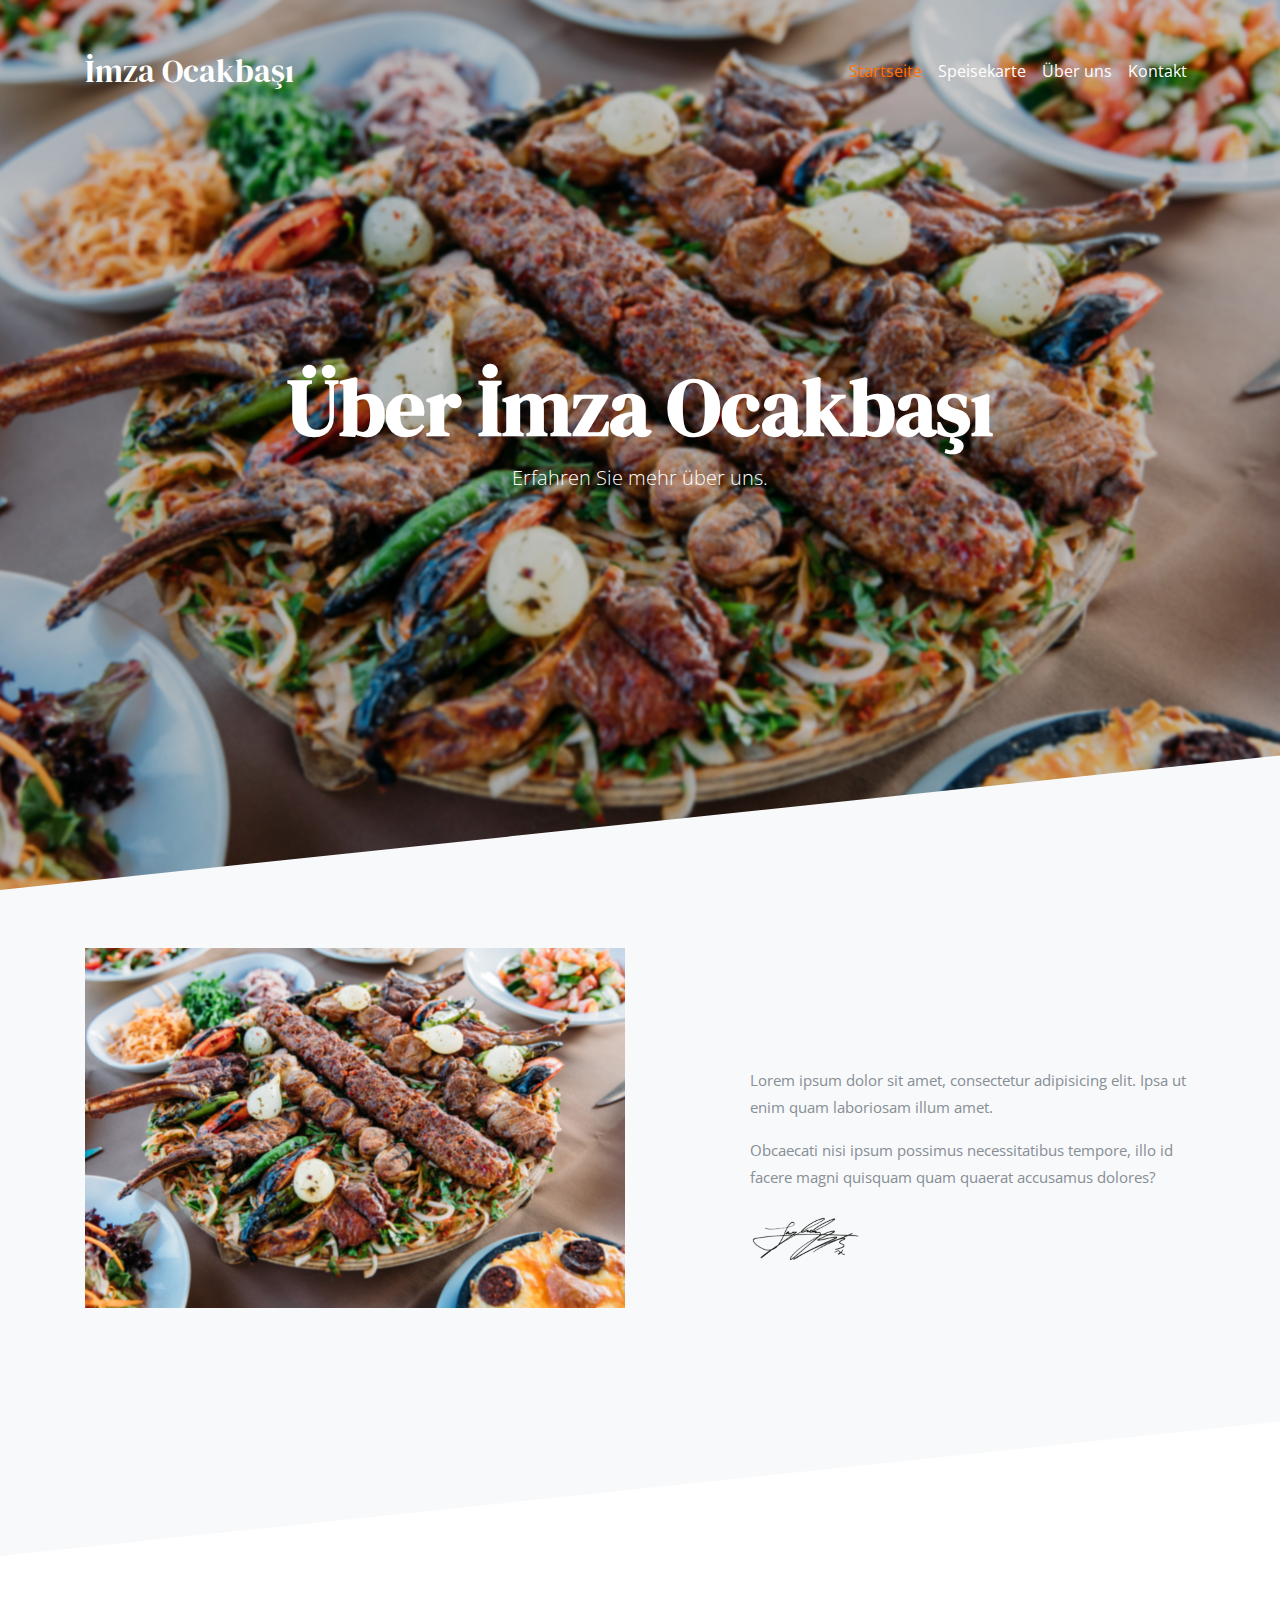
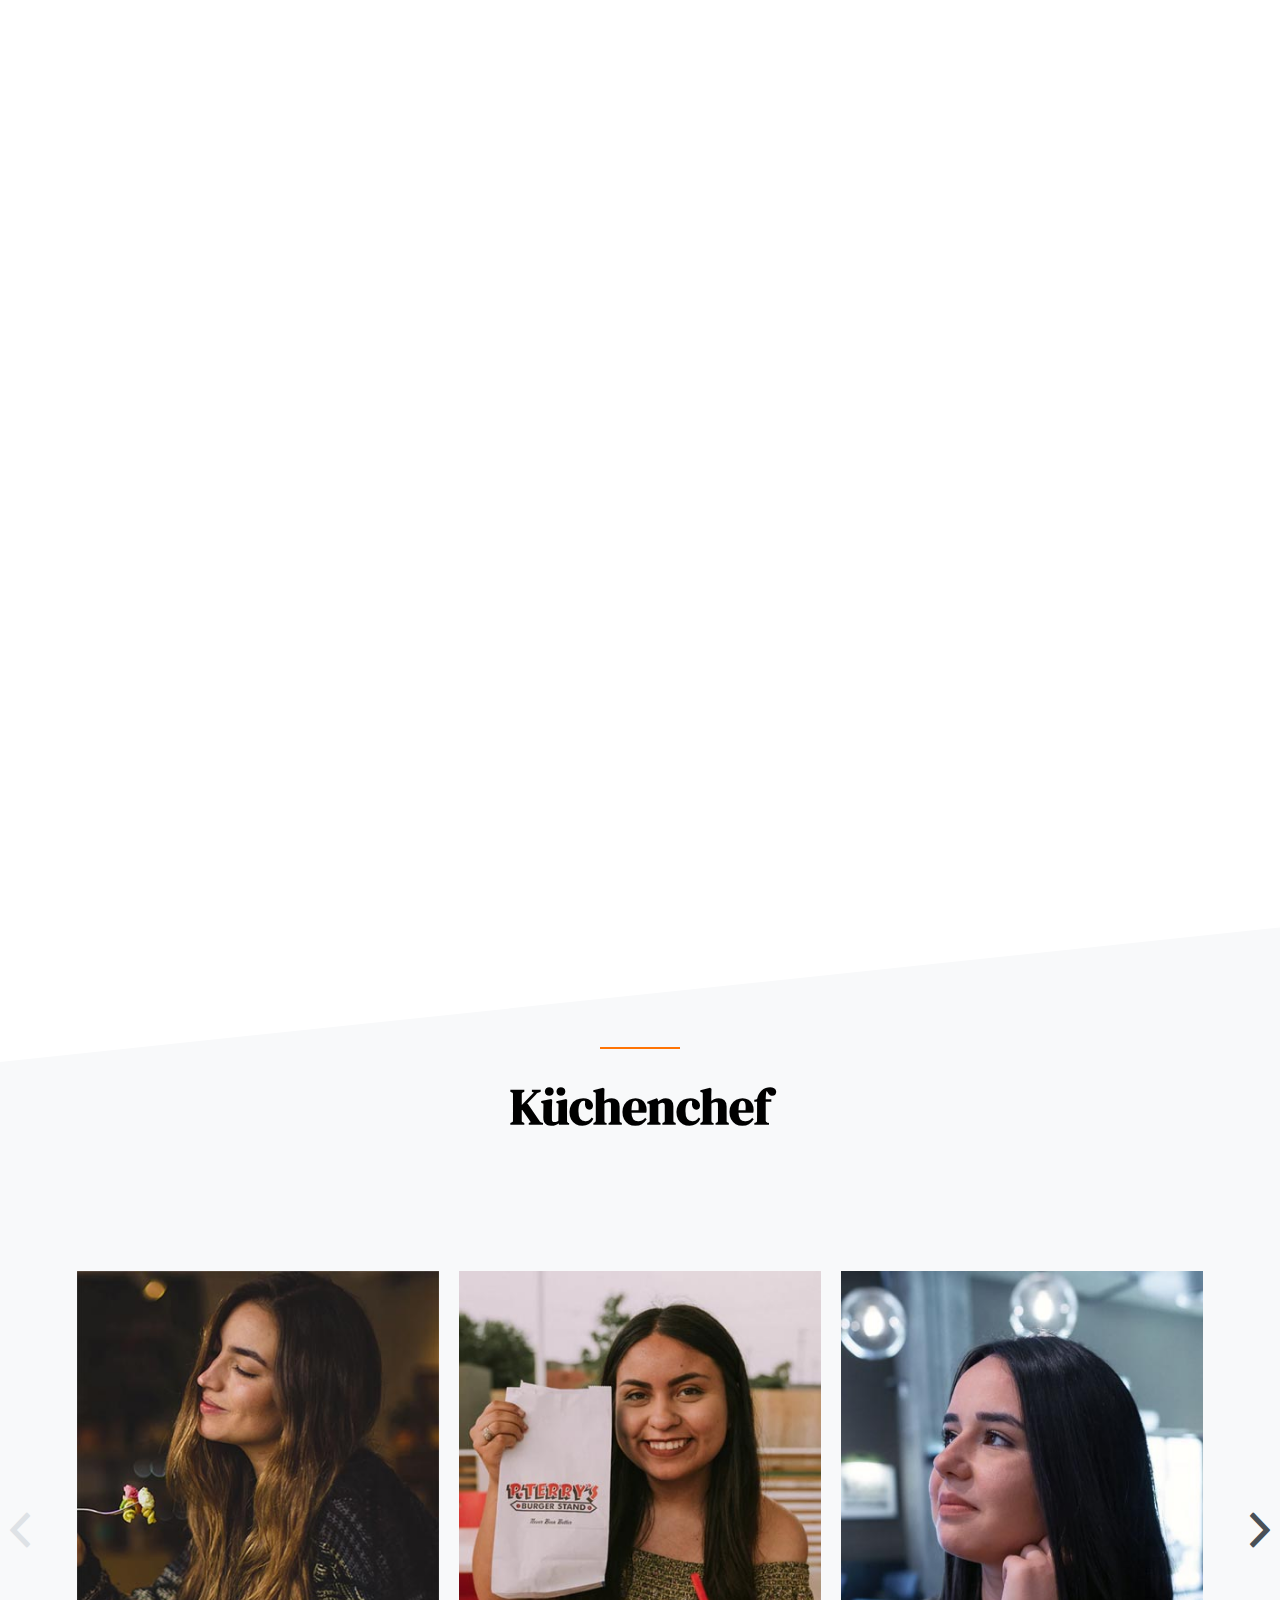
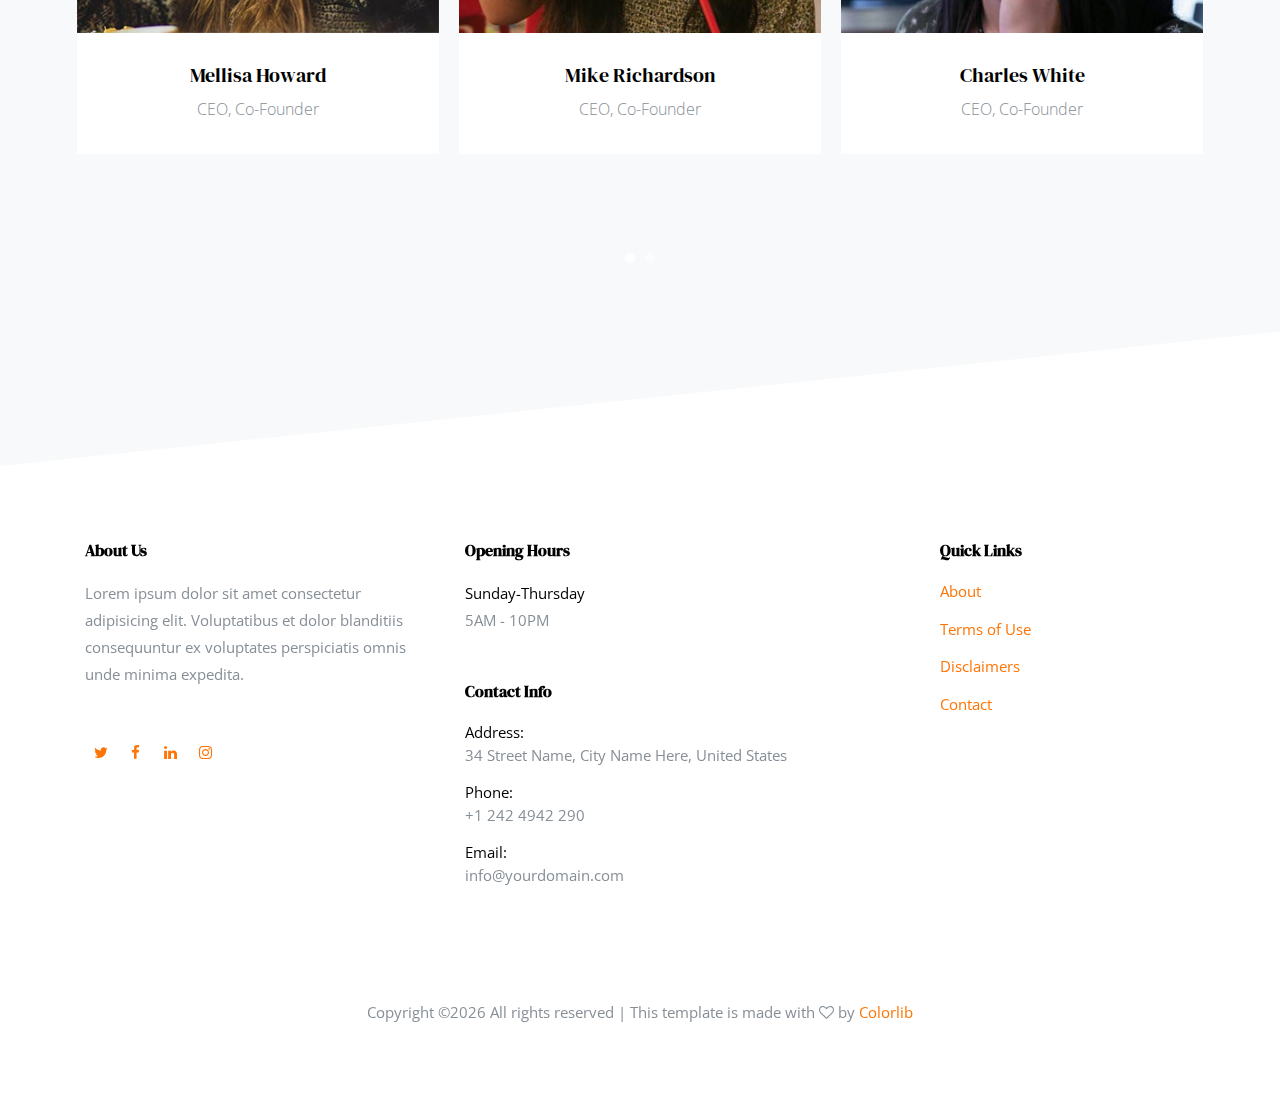
==== about.html @ f7a530a6 "first commit" ====
<!DOCTYPE html>
<html lang="en">
  <head>
    <title>İmza Ocakbaşı &mdash; Die Kunst des Genießens</title>
    <meta charset="utf-8">
    <meta name="viewport" content="width=device-width, initial-scale=1, shrink-to-fit=no">

    <link href="https://fonts.googleapis.com/css?family=Open+Sans:300,400,700,800|DM+Serif+Display:400,400i&display=swap" rel="stylesheet">

    <link rel="shortcut icon" href="ftco-32x32.png">

    <link href="https://fonts.googleapis.com/css?family=Open+Sans:300,400,700,800" rel="stylesheet">

    <link rel="stylesheet" href="css/bootstrap.css">
    <link rel="stylesheet" href="css/animate.css">
    <link rel="stylesheet" href="css/owl.carousel.min.css">
    <link rel="stylesheet" href="css/aos.css">

    <link rel="stylesheet" href="css/magnific-popup.css">


    <link rel="stylesheet" href="fonts/ionicons/css/ionicons.min.css">
    <link rel="stylesheet" href="fonts/fontawesome/css/font-awesome.min.css">
    <link rel="stylesheet" href="fonts/flaticon/font/flaticon.css">

    <!-- Theme Style -->
    <link rel="stylesheet" href="css/style.css">
  </head>
  <body>
    
    <header role="banner">
      <nav class="navbar navbar-expand-md navbar-dark bg-dark">
        <div class="container">
          <a class="navbar-brand" href="index.html">İmza Ocakbaşı</a>
          <button class="navbar-toggler" type="button" data-toggle="collapse" data-target="#navbarsExample05" aria-controls="navbarsExample05" aria-expanded="false" aria-label="Toggle navigation">
            <span class="navbar-toggler-icon"></span>
          </button>

          <div class="collapse navbar-collapse" id="navbarsExample05">
            <ul class="navbar-nav ml-auto pl-lg-5 pl-0">
              <li class="nav-item">
                <a class="nav-link active" href="index.html">Startseite</a>
              </li>
              <li class="nav-item">
                <a class="nav-link" href="recipes.html">Speisekarte</a>
              </li>
              <li class="nav-item">
                <a class="nav-link" href="about.html">Über uns</a>
              </li>
              <li class="nav-item">
                <a class="nav-link" href="contact.html">Kontakt</a>
              </li>
            </ul>

            
            
          </div>
        </div>
      </nav>
    </header>
    <!-- END header -->
    
    <div class="slider-wrap">
      <div class="slider-item" style="background-image: url('img/hero_1.jpg');">
        
        <div class="container">
          <div class="row slider-text align-items-center justify-content-center">
            <div class="col-md-8 text-center col-sm-12 ">
              <h1 data-aos="fade-up">Über İmza Ocakbaşı</h1>
              <p class="mb-5" data-aos="fade-up" data-aos-delay="100">Erfahren Sie mehr über uns.</p>
            </div>
          </div>
        </div>

      </div>
    <!-- END slider -->
    </div> 
    

    <section class="section bg-light py-5  bottom-slant-gray">
      <div class="container">
        <div class="row align-items-center">

          <div class="col-lg-6">
            <img src="img/hero_1.jpg" alt="Image" class="img-fluid">
          </div>
          <div class="col-lg-5 ml-auto">
            <div class="text-left heading-wrap">
              <h2 data-aos="fade-up">The Restaurant</h2>
            </div>
            <!-- <h3 class="mb-4">Welcome To Our Restaurant</h3> -->
            <p>Lorem ipsum dolor sit amet, consectetur adipisicing elit. Ipsa ut enim quam laboriosam illum amet.</p>
            <p>Obcaecati nisi ipsum possimus necessitatibus tempore, illo id facere magni quisquam quam quaerat accusamus dolores?</p>
            <p><img src="img/signature.png" alt="Image" class="img-fluid w-25"></p>
          </div>
          
        </div>
      </div>
    </section>
    

    <section class="section">
      <div class="container">
        <div class="row mb-5 justify-content-center" data-aos="fade">
            <div class="col-md-7 text-center heading-wrap">
              <h2 data-aos="fade-up">Best &amp; Good</h2>
              <p data-aos="fade-up" data-aos-delay="100">Far far away, behind the word mountains, far from the countries Vokalia and Consonantia, there live the blind texts. Separated they live in Bookmarksgrove right at the coast of the Semantics, a large language ocean.</p>
            </div>
          </div>
        <div class="row align-items-center">
          <div class="col-lg-4">
            <img src="img/dishes_1.jpg" alt="Image" class="img-fluid about_img_1" data-aos="fade" data-aos-delay="200">
          </div>
          <div class="col-lg-4">
            <img src="img/about_1.jpg" alt="Image" class="img-fluid about_img_1" data-aos="fade" data-aos-delay="200">
          </div>
          <div class="col-lg-4">
            <img src="img/dishes_3.jpg" alt="Image" class="img-fluid about_img_1" data-aos="fade" data-aos-delay="500">
          </div>
        </div>
      </div>
    </section>

    <section class="section bg-light top-slant-white">

      <div class="clearfix mb-5 pb-5">
        <div class="container-fluid">
          <div class="row">
            <div class="col-md-12 text-center heading-wrap">
              <h2>Küchenchef</h2>
            </div>
          </div>
        </div>
      </div>
        <div class="container">
          <div class="row">
            <div class="major-caousel js-carousel-1 owl-carousel">
              <div>
                <div class="media d-block media-custom text-center">
                  <a href="adoption-single.html"><img src="img/person_1.jpg" alt="Image Placeholder" class="img-fluid"></a>
                  <div class="media-body">
                    <h3 class="mt-0 text-black">Mellisa Howard</h3>
                    <p class="lead">CEO, Co-Founder</p>
                  </div>
                </div>
              </div>
              <div>
                <div class="media d-block media-custom text-center">
                  <a href="adoption-single.html"><img src="img/person_2.jpg" alt="Image Placeholder" class="img-fluid"></a>
                  <div class="media-body">
                    <h3 class="mt-0 text-black">Mike Richardson</h3>
                    <p class="lead">CEO, Co-Founder</p>
                  </div>
                </div>
              </div>
              <div>
                <div class="media d-block media-custom text-center">
                  <a href="adoption-single.html"><img src="img/person_3.jpg" alt="Image Placeholder" class="img-fluid"></a>
                  <div class="media-body">
                    <h3 class="mt-0 text-black">Charles White</h3>
                    <p class="lead">CEO, Co-Founder</p>
                  </div>
                </div>
              </div>

               <div>
              <div class="media d-block media-custom text-center">
                <a href="adoption-single.html"><img src="img/person_1.jpg" alt="Image Placeholder" class="img-fluid"></a>
                <div class="media-body">
                  <h3 class="mt-0 text-black">Mellisa Howard</h3>
                  <p class="lead">CEO, Co-Founder</p>
                </div>
              </div>
            </div>
            <div>
              <div class="media d-block media-custom text-center">
                <a href="adoption-single.html"><img src="img/person_2.jpg" alt="Image Placeholder" class="img-fluid"></a>
                <div class="media-body">
                  <h3 class="mt-0 text-black">Mike Richardson</h3>
                  <p class="lead">CEO, Co-Founder</p>
                </div>
              </div>
            </div>
            <div>
              <div class="media d-block media-custom text-center">
                <a href="adoption-single.html"><img src="img/person_3.jpg" alt="Image Placeholder" class="img-fluid"></a>
                <div class="media-body">
                  <h3 class="mt-0 text-black">Charles White</h3>
                  <p class="lead">CEO, Co-Founder</p>
                </div>
              </div>
            </div>
            
              
          </div>
          <!-- END slider -->
          </div>
        </div>
      
    </section> <!-- .section -->

    <footer class="site-footer" role="contentinfo">
      
      <div class="container">
        <div class="row mb-5">
          <div class="col-md-4 mb-5">
            <h3>About Us</h3>
            <p class="mb-5">Lorem ipsum dolor sit amet consectetur adipisicing elit. Voluptatibus et dolor blanditiis consequuntur ex voluptates perspiciatis omnis unde minima expedita.</p>
            <ul class="list-unstyled footer-link d-flex footer-social">
              <li><a href="#" class="p-2"><span class="fa fa-twitter"></span></a></li>
              <li><a href="#" class="p-2"><span class="fa fa-facebook"></span></a></li>
              <li><a href="#" class="p-2"><span class="fa fa-linkedin"></span></a></li>
              <li><a href="#" class="p-2"><span class="fa fa-instagram"></span></a></li>
            </ul>

          </div>
          <div class="col-md-5 mb-5">
            <div class="mb-5">
              <h3>Opening Hours</h3>
              <p><strong class="d-block font-weight-normal text-black">Sunday-Thursday</strong> 5AM - 10PM</p>
            </div>
            <div>
              <h3>Contact Info</h3>
              <ul class="list-unstyled footer-link">
                <li class="d-block">
                  <span class="d-block text-black">Address:</span>
                  <span>34 Street Name, City Name Here, United States</span></li>
                <li class="d-block"><span class="d-block text-black">Phone:</span><span>+1 242 4942 290</span></li>
                <li class="d-block"><span class="d-block text-black">Email:</span><span>info@yourdomain.com</span></li>
              </ul>
            </div>
          </div>
          <div class="col-md-3 mb-5">
            <h3>Quick Links</h3>
            <ul class="list-unstyled footer-link">
              <li><a href="#">About</a></li>
              <li><a href="#">Terms of Use</a></li>
              <li><a href="#">Disclaimers</a></li>
              <li><a href="#">Contact</a></li>
            </ul>
          </div>
          <div class="col-md-3">
          
          </div>
        </div>
        <div class="row">
          <div class="col-12 text-md-center text-left">
            <p>
            <!-- Link back to Colorlib can't be removed. Template is licensed under CC BY 3.0. -->
Copyright &copy;<script>document.write(new Date().getFullYear());</script> All rights reserved | This template is made with <i class="fa fa-heart-o" aria-hidden="true"></i> by <a href="https://colorlib.com" target="_blank">Colorlib</a>
<!-- Link back to Colorlib can't be removed. Template is licensed under CC BY 3.0. -->

            </p>
          </div>
        </div>
      </div>
    </footer>
    <!-- END footer -->

    <!-- loader -->
    <div id="loader" class="show fullscreen"><svg class="circular" width="48px" height="48px"><circle class="path-bg" cx="24" cy="24" r="22" fill="none" stroke-width="4" stroke="#eeeeee"/><circle class="path" cx="24" cy="24" r="22" fill="none" stroke-width="4" stroke-miterlimit="10" stroke="#cf1d16"/></svg></div>

    <script src="js/jquery-3.2.1.min.js"></script>
    <script src="js/popper.min.js"></script>
    <script src="js/bootstrap.min.js"></script>
    <script src="js/owl.carousel.min.js"></script>
    <script src="js/jquery.waypoints.min.js"></script>
    <script src="js/aos.js"></script>

    <script src="js/jquery.magnific-popup.min.js"></script>
    <script src="js/magnific-popup-options.js"></script>
    

    <script src="js/main.js"></script>
    
  </body>
</html>
---- fonts/flaticon/font/flaticon.css ----
/*
  	Flaticon icon font: Flaticon
  	Creation date: 02/05/2019 01:22
  	*/

@font-face {
  font-family: "Flaticon";
  src: url("./Flaticon.eot");
  src: url("./Flaticon.eot?#iefix") format("embedded-opentype"),
       url("./Flaticon.woff2") format("woff2"),
       url("./Flaticon.woff") format("woff"),
       url("./Flaticon.ttf") format("truetype"),
       url("./Flaticon.svg#Flaticon") format("svg");
  font-weight: normal;
  font-style: normal;
}

@media screen and (-webkit-min-device-pixel-ratio:0) {
  @font-face {
    font-family: "Flaticon";
    src: url("./Flaticon.svg#Flaticon") format("svg");
  }
}

[class^="flaticon-"]:before, [class*=" flaticon-"]:before,
[class^="flaticon-"]:after, [class*=" flaticon-"]:after {   
  font-family: Flaticon;
        font-style: normal;
/* Better Font Rendering =========== */
  -webkit-font-smoothing: antialiased;
  -moz-osx-font-smoothing: grayscale;
}

.flaticon-dinner:before { content: "\f100"; }
.flaticon-hot-coffee-rounded-cup-on-a-plate-from-side-view:before { content: "\f101"; }
.flaticon-alcohol:before { content: "\f102"; }
.flaticon-fish:before { content: "\f103"; }
.flaticon-meat:before { content: "\f104"; }
.flaticon-cook:before { content: "\f105"; }
---- css/style.css ----
html{overflow-x:hidden}body{background:#fff;font-family:"Open Sans", Arial, sans-serif;font-weight:400;font-size:15px;line-height:1.8;color:#868e96}a{-webkit-transition:.3s all ease;-o-transition:.3s all ease;transition:.3s all ease;text-decoration:none}a:hover{text-decoration:none}h1,h2,h3,h4,h5{color:#000;font-family:"DM Serif Display", serif}.btn,.form-control{outline:none;-webkit-box-shadow:none!important;box-shadow:none!important;border-radius:0px!important}.btn:active,.btn:focus,.form-control:active,.form-control:focus{outline:none}.form-control{-webkit-box-shadow:none!important;box-shadow:none!important;height:46px;border-width:1px}.form-control:active,.form-control:focus{border-color:#ff7404}textarea.form-control{height:inherit}.btn{font-size:13px;text-transform:uppercase;letter-spacing:.2em}.btn.btn-primary{color:#fff;border-width:2px}.btn.btn-primary:active,.btn.btn-primary:focus,.btn.btn-primary:hover{border-color:#ff9037;background:#ff9037}.btn.btn-sm{font-size:12px}.btn.btn-outline-primary{border-width:2px;color:#ff7404}.btn.btn-outline-primary:active,.btn.btn-outline-primary:focus,.btn.btn-outline-primary:hover{color:#fff}.btn.btn-outline-white{border-width:2px;border-color:#fff;color:#fff}.btn.btn-outline-white:focus,.btn.btn-outline-white:hover{background:#fff;color:#000!important;border-width:2px}.btn:hover{text-decoration:none}header{position:absolute;top:0;left:0;width:100%;z-index:5;padding:0px 0}@media (min-width:768px){header{padding:30px 0}}header .navbar-brand{font-family:"DM Serif Display", serif;font-size:2rem}header .navbar-brand.absolute{position:absolute}@media (max-width:991px){header .navbar-brand.absolute{position:relative}}header .navbar-brand span{color:#ff7404}@media (min-width:768px){header .navbar-brand span{color:#ced4da}}header .navbar{background:black!important;padding-top:.5rem;padding-bottom:.5rem}@media (min-width:768px){header .navbar{padding-top:0;padding-bottom:0;background:none!important;position:relative}}header .navbar .nav-link{padding:1.7rem 1rem;outline:none!important;font-size:1rem;color:white!important}@media (max-width:1199px){header .navbar .nav-link{padding:.5rem 0rem}}header .navbar .nav-link.active{color:#ff7404!important}header .navbar .dropdown-menu{font-size:14px;border-radius:4px;border:none;-webkit-box-shadow:0 2px 30px 0px rgba(0, 0, 0, 0.2);box-shadow:0 2px 30px 0px rgba(0, 0, 0, 0.2);min-width:13em;margin-top:-10px}header .navbar .dropdown-menu:before{bottom:100%;left:10%;border:solid transparent;content:" ";height:0;width:0;position:absolute;pointer-events:none;border-bottom-color:#fff;border-width:7px}@media (max-width:991px){header .navbar .dropdown-menu:before{display:none}}header .navbar .dropdown-menu .dropdown-item:hover{background:#ff7404;color:#fff}header .navbar .dropdown-menu .dropdown-item.active{background:#ff7404;color:#fff}header .navbar .dropdown-menu a{padding-top:7px;padding-bottom:7px}header .navbar .cta-btn a{background:#ff7404;color:#fff!important;text-transform:uppercase;font-size:.8rem;padding:15px 20px!important;line-height:1;font-weight:bold;-webkit-transition:.3s all ease;-o-transition:.3s all ease;transition:.3s all ease}header .navbar .cta-btn a:hover{background:#fff;color:#ff7404!important;-webkit-box-shadow:2px 0 30px -5px rgba(0, 0, 0, 0.2);box-shadow:2px 0 30px -5px rgba(0, 0, 0, 0.2)}.half .image,.half .text{width:50%}@media (max-width:991px){.half .image,.half .text{width:100%}}.half .text{padding:7%}.half .image{background-size:cover;background-position:center center}@media (max-width:991px){.half .image{height:350px}}.section-heading h2{font-size:50px}.section-heading .small-sub-heading{font-size:14px;color:#ff7404}.blog .media h3{font-size:20px;margin-bottom:10px}.blog .media .post-meta{font-size:14px;letter-spacing:.2em;text-transform:uppercase}.blog .media>a{width:40%}@media (max-width:767px){.blog .media>a{width:100%;margin-bottom:30px}}.item-dishes{position:relative;display:block;overflow:hidden}.item-dishes img{-webkit-transform:scale(1);-ms-transform:scale(1);transform:scale(1);-webkit-transition:.3s all ease-out;-o-transition:.3s all ease-out;transition:.3s all ease-out;z-index:1}.item-dishes:before{position:absolute;content:"";left:0;right:0;bottom:0;top:0;z-index:2;background:#000;opacity:.3}.item-dishes .text{z-index:3;position:absolute;top:50%;-webkit-transform:translateY(-50%);-ms-transform:translateY(-50%);transform:translateY(-50%);width:100%;text-align:center}.item-dishes .text .dishes-heading{font-size:30px;font-weight:700;max-width:500px;margin:0 auto;text-transform:uppercase;color:#fff}@media (max-width:991px){.item-dishes .text .dishes-heading{font-size:1.3rem}}.item-dishes .text .dishes-price{font-weight:700;font-size:50px;color:#fff;border:none!important;line-height:100px;border-radius:50%;-webkit-transition:.3s all ease;-o-transition:.3s all ease;transition:.3s all ease}.item-dishes:hover img{-webkit-transform:scale(1.1);-ms-transform:scale(1.1);transform:scale(1.1)}.item-dishes:hover .dishes-price{background:transparent;border:2px solid #fff}.heading-wrap{position:relative}.heading-wrap h2{font-size:50px;position:relative;padding-top:30px;z-index:2;font-weight:800}.heading-wrap h2:before{width:80px;height:2px;background:#ff7404;content:"";position:absolute;top:0;left:50%;-webkit-transform:translateX(-50%);-ms-transform:translateX(-50%);transform:translateX(-50%)}.heading-wrap.text-left h2:before{left:0;-webkit-transform:translateX(0%);-ms-transform:translateX(0%);transform:translateX(0%)}.heading-wrap .back-text,.heading-wrap .back-text-dark{z-index:0;line-height:1;top:.5em;left:50%;margin-top:-50px;-webkit-transform:translateX(-50%);-ms-transform:translateX(-50%);transform:translateX(-50%);font-weight:800;font-size:200px;position:absolute;width:100%;color:#f7f7f7;text-transform:uppercase}.heading-wrap .back-text-dark{color:#f2f2f2!important}.lead{font-size:16px}.testimonial p{font-size:20px;color:#000}.testimonial .author img{width:80px;height:80px;border-radius:50%}.testimonial .author .author-info{margin-top:20px}.testimonial .author h4{font-size:18px;margin-bottom:0}.testimonial .author p{color:#cccccc;font-size:14px}.blog,.sched{display:block;background-color:#fff}.blog .bg-image,.blog .text,.sched .bg-image,.sched .text{width:100%}@media (min-width:992px){.blog .bg-image,.blog .text,.sched .bg-image,.sched .text{width:50%}}.blog h3,.sched h3{font-size:20px}.blog .text,.sched .text{padding:30px}.blog .sched-time,.sched .sched-time{font-size:13px;color:#999999}.blog .bg-image,.sched .bg-image{background-size:cover;background-position:center center}@media (max-width:991px){.blog .bg-image,.sched .bg-image{height:200px}}@media (min-width:768px){.blog{margin-bottom:30px}}.blog .bg-image,.blog .text{width:100%}@media (min-width:992px){.blog .bg-image,.blog .text{width:100%}}.blog .bg-image{height:300px}.custom-icon{font-size:70px;color:#ff7404}.owl-carousel .owl-item{-webkit-transition:.3s all ease-in-out;-o-transition:.3s all ease-in-out;transition:.3s all ease-in-out;opacity:.2}.owl-carousel .owl-item.active{opacity:1}.owl-carousel .owl-nav{position:absolute;top:50%;width:100%}.owl-carousel .owl-nav .owl-next,.owl-carousel .owl-nav .owl-prev{position:absolute;-webkit-transform:translateY(-50%);-ms-transform:translateY(-50%);transform:translateY(-50%);margin-top:-10px;opacity:1;-webkit-transition:.3s all ease;-o-transition:.3s all ease;transition:.3s all ease}.owl-carousel .owl-nav .owl-next:active,.owl-carousel .owl-nav .owl-next:focus,.owl-carousel .owl-nav .owl-next:hover,.owl-carousel .owl-nav .owl-prev:active,.owl-carousel .owl-nav .owl-prev:focus,.owl-carousel .owl-nav .owl-prev:hover{outline:none;opacity:1}.owl-carousel .owl-nav .owl-next span:before,.owl-carousel .owl-nav .owl-prev span:before{font-size:40px}.owl-carousel .owl-nav .owl-prev{left:30px!important}.owl-carousel .owl-nav .owl-next{right:30px!important}.owl-carousel .owl-dots{text-align:center}.owl-carousel .owl-dots .owl-dot{width:10px;height:10px;margin:5px;border-radius:50%;background:none;background:#fff;opacity:.5}.owl-carousel .owl-dots .owl-dot.active{opacity:1}.owl-carousel.centernonloop2 .owl-dots,.owl-carousel.centernonloop .owl-dots{margin-top:50px}.owl-carousel.centernonloop2 .owl-dots.disabled,.owl-carousel.centernonloop .owl-dots.disabled{display:block!important}.owl-carousel.centernonloop2 .owl-dots .owl-dot,.owl-carousel.centernonloop .owl-dots .owl-dot{display:inline-block}.owl-carousel.centernonloop2 .owl-dots .owl-dot>span,.owl-carousel.centernonloop .owl-dots .owl-dot>span{display:inline-block;width:7px;height:7px;background:#ccc;-webkit-transition:.3s all ease-in-out;-o-transition:.3s all ease-in-out;transition:.3s all ease-in-out}.owl-carousel.centernonloop2 .owl-dots .owl-dot.active>span,.owl-carousel.centernonloop .owl-dots .owl-dot.active>span{background:#ff7404;-webkit-box-shadow:0 1px 5px 0px rgba(255, 116, 4, 0.3);box-shadow:0 1px 5px 0px rgba(255, 116, 4, 0.3)}.owl-carousel.centernonloop2 .owl-dots .owl-dot:active,.owl-carousel.centernonloop2 .owl-dots .owl-dot:focus,.owl-carousel.centernonloop .owl-dots .owl-dot:active,.owl-carousel.centernonloop .owl-dots .owl-dot:focus{outline:none}.owl-carousel.home-slider,.owl-carousel.home-slider-loop-false{z-index:1;position:relative}.owl-carousel.home-slider-loop-false .btn-link,.owl-carousel.home-slider .btn-link{color:#fff}.owl-carousel.home-slider-loop-false .owl-nav,.owl-carousel.home-slider .owl-nav{opacity:0;visibility:hidden;-webkit-transition:.3s all ease;-o-transition:.3s all ease;transition:.3s all ease}.owl-carousel.home-slider-loop-false .owl-nav button,.owl-carousel.home-slider .owl-nav button{color:#fff}.owl-carousel.home-slider-loop-false:focus .owl-nav,.owl-carousel.home-slider-loop-false:hover .owl-nav,.owl-carousel.home-slider:focus .owl-nav,.owl-carousel.home-slider:hover .owl-nav{opacity:1;visibility:visible}.owl-carousel.home-slider-loop-false .slider-item,.owl-carousel.home-slider .slider-item{background-size:cover;background-repeat:no-repeat;background-position:center center;height:calc(100vh);min-height:1000px;position:relative}.owl-carousel.home-slider-loop-false .slider-item:before,.owl-carousel.home-slider .slider-item:before{position:absolute;top:0;left:0;right:0;bottom:0;background:rgba(0, 0, 0, 0.2);content:""}.owl-carousel.home-slider-loop-false .slider-item .slider-text,.owl-carousel.home-slider .slider-item .slider-text{color:#fff;height:calc(100vh);min-height:1000px}.owl-carousel.home-slider-loop-false .slider-item .slider-text .child-name,.owl-carousel.home-slider .slider-item .slider-text .child-name{font-size:40px;color:#fff}.owl-carousel.home-slider-loop-false .slider-item .slider-text h1,.owl-carousel.home-slider .slider-item .slider-text h1{font-size:5rem;color:#fff;line-height:1.2;font-weight:800!important}@media (max-width:991px){.owl-carousel.home-slider-loop-false .slider-item .slider-text h1,.owl-carousel.home-slider .slider-item .slider-text h1{font-size:40px}}.owl-carousel.home-slider-loop-false .slider-item .slider-text p,.owl-carousel.home-slider .slider-item .slider-text p{font-size:20px;line-height:1.5;font-weight:300;color:white}.owl-carousel.home-slider-loop-false .slider-item .slider-text a,.owl-carousel.home-slider .slider-item .slider-text a{color:#fff;text-decoration:underline}.owl-carousel.home-slider-loop-false .slider-item .slider-text .btn,.owl-carousel.home-slider .slider-item .slider-text .btn{text-decoration:none}.owl-carousel.home-slider-loop-false.inner-page .slider-item,.owl-carousel.home-slider.inner-page .slider-item{height:calc(50vh - 117px);min-height:550px}.owl-carousel.home-slider-loop-false.inner-page .slider-item .slider-text,.owl-carousel.home-slider.inner-page .slider-item .slider-text{color:#fff;height:calc(50vh - 117px);min-height:550px}.owl-carousel.home-slider-loop-false .owl-dots,.owl-carousel.home-slider .owl-dots{position:absolute;bottom:200px;width:100%}.owl-carousel.home-slider-loop-false .owl-dots .owl-dot,.owl-carousel.home-slider .owl-dots .owl-dot{width:10px;height:10px;margin:5px;border-radius:50%;border:2px solid rgba(255, 255, 255, 0.5);outline:none!important;position:relative;-webkit-transition:.3s all ease;-o-transition:.3s all ease;transition:.3s all ease}.owl-carousel.home-slider-loop-false .owl-dots .owl-dot.active,.owl-carousel.home-slider .owl-dots .owl-dot.active{border:2px solid white}.owl-carousel.home-slider-loop-false .owl-dots .owl-dot.active span,.owl-carousel.home-slider .owl-dots .owl-dot.active span{background:white}.owl-carousel.major-caousel .owl-stage-outer{padding-top:30px;padding-bottom:30px}.owl-carousel.major-caousel .owl-nav .owl-next,.owl-carousel.major-caousel .owl-nav .owl-prev{-webkit-transition:.3s all ease;-o-transition:.3s all ease;transition:.3s all ease;color:#495057}.owl-carousel.major-caousel .owl-nav .owl-next:focus,.owl-carousel.major-caousel .owl-nav .owl-next:hover,.owl-carousel.major-caousel .owl-nav .owl-prev:focus,.owl-carousel.major-caousel .owl-nav .owl-prev:hover{color:#868e96;outline:none}.owl-carousel.major-caousel .owl-nav .owl-next.disabled,.owl-carousel.major-caousel .owl-nav .owl-prev.disabled{color:#dee2e6}.owl-carousel.major-caousel .owl-nav .owl-prev{left:-60px!important}.owl-carousel.major-caousel .owl-nav .owl-next{right:-60px!important}.owl-carousel.major-caousel .owl-dots{bottom:-30px!important;position:relative}.slider-item{background-size:cover;background-repeat:no-repeat;background-position:center center;height:calc(100vh);min-height:700px;position:relative}.slider-item:before{position:absolute;top:0;left:0;right:0;bottom:0;background:rgba(0, 0, 0, 0.2);content:""}.slider-item .slider-text{color:#fff;height:calc(100vh);min-height:700px}.slider-item .slider-text .child-name{font-size:40px;color:#fff}.slider-item .slider-text h1{font-size:5rem;color:#fff;line-height:1.2;font-weight:800!important}@media (max-width:991px){.slider-item .slider-text h1{font-size:40px}}.slider-item .slider-text p{font-size:20px;line-height:1.5;font-weight:300;color:white}.slider-item .slider-text a{color:#fff;text-decoration:underline}.slider-item .slider-text .btn{text-decoration:none}.slider-wrap{position:relative}.slider-wrap:after{content:"";width:100%;height:220px;background:#fff;z-index:1;bottom:-210px;background-color:#f8f9fa;left:0;position:absolute;-webkit-transform:skewY(-6deg);-ms-transform:skewY(-6deg);transform:skewY(-6deg);-webkit-transform-origin:top left;-ms-transform-origin:top left;transform-origin:top left}.slider-wrap.no-slanted:after{display:none}.owl-custom-nav{float:right;position:relative;z-index:10}.owl-custom-nav .owl-custom-next,.owl-custom-nav .owl-custom-prev{padding:10px;font-size:30px;background:#ccc;line-height:0;width:60px;text-align:center;display:inline-block}.section{padding:15em 0;position:relative;z-index:2}.section-subscribe{padding:2em 0}.quote-content{max-width:350px;font-size:16px;color:#000;font-style:italic;position:relative;display:table}@media (max-width:991px){.quote-content{max-width:100%}}.quote-content .quote,.quote-content .text{display:table-cell;vertical-align:top}.quote-content .quote{font-size:100px;line-height:.5;z-index:0}.quote-content .text{padding-left:40px;line-height:2}.quote-content.float-right{position:relative;margin-left:2em;margin-right:-10em}@media (max-width:991px){.quote-content.float-right{margin-left:0em;margin-right:0em;float:none!important}}.quote-content.float-left{position:relative;margin-right:2em;margin-left:-10em}@media (max-width:991px){.quote-content.float-left{margin-right:0em;margin-left:0em;float:none!important}}.form-wrap{background:#fff;padding:50px;-webkit-box-shadow:0 20px 50px -10px rgba(0, 0, 0, 0.5);box-shadow:0 20px 50px -10px rgba(0, 0, 0, 0.5)}.form-wrap h2{font-size:18px;text-transform:uppercase;color:#000;letter-spacing:.1em;margin-bottom:40px}.form-wrap.overlap{z-index:99;position:relative;margin-top:-10em}.form-wrap.primary{background:#ff7404}.form-wrap.warning{background:#ffc107}.form-wrap.primary h2,.form-wrap.warning h2{color:#fff}.form-wrap.primary .form-control,.form-wrap.warning .form-control{border:2px solid transparent}.form-wrap.primary input[type=submit],.form-wrap.warning input[type=submit]{-webkit-box-shadow:0 20px 50px -10px rgba(0, 0, 0, 0.5)!important;box-shadow:0 20px 50px -10px rgba(0, 0, 0, 0.5)!important}.select-wrap{position:relative}.select-wrap .select-arrow-icon{font-size:20px;color:#000;position:absolute;right:20px;top:50%;-webkit-transform:translateY(-50%);-ms-transform:translateY(-50%);transform:translateY(-50%)}.select-wrap select{-webkit-appearance:none;-moz-appearance:none;appearance:none;height:50px!important}.contact-form-contact-info p{margin-bottom:30px;font-size:20px;line-height:1.5;color:#000}.contact-form-contact-info p .icon{top:-4px;position:relative;width:0px;font-size:30px;color:#ff7404}.load-more{display:block;padding:40px;text-align:center;background:#e9ecef;color:#000;font-size:20px}.load-more:hover{background:#ff7404;color:#fff}.cover_1{background-size:cover;background-position:center center;padding:7em 0}.cover_1 .sub-heading{color:rgba(255, 255, 255, 0.7);font-size:22px}.cover_1 .heading{font-size:50px;color:white;font-weight:300}.heading{color:#000}.heading.border-bottom{position:relative;padding-bottom:30px}.heading.border-bottom:before{bottom:0;position:absolute;content:"";width:50px;height:2px;left:50%;-webkit-transform:translateX(-50%);-ms-transform:translateX(-50%);transform:translateX(-50%);background:#ff7404}.text-black{color:#000!important}.stretch-section .video{display:block;position:relative;-webkit-box-shadow:4px 4px 70px -20px rgba(0, 0, 0, 0.5);box-shadow:4px 4px 70px -20px rgba(0, 0, 0, 0.5)}.media-feature{padding:30px;-webkit-transition:.2s all ease-out;-o-transition:.2s all ease-out;transition:.2s all ease-out;background:#fff;z-index:1;position:relative;border-bottom:10px solid transparent;border-radius:4px;font-size:15px}.media-feature .icon{font-size:60px;color:#ff7404}.media-feature h3{font-size:16px;text-transform:uppercase}.media-feature:focus,.media-feature:hover{-webkit-box-shadow:0 2px 20px -3px rgba(0, 0, 0, 0.1);box-shadow:0 2px 20px -3px rgba(0, 0, 0, 0.1);-webkit-transform:scale(1.05);-ms-transform:scale(1.05);transform:scale(1.05);z-index:2;border-bottom:10px solid #ff7404}.media-custom{background:#fff;-webkit-transition:.3s all ease;-o-transition:.3s all ease;transition:.3s all ease;margin-bottom:30px;position:relative;top:0}.media-custom .meta-post{color:#ced4da;font-size:13px;text-transform:uppercase}.media-custom>a{position:relative;overflow:hidden;display:block}.media-custom .meta-chat{color:#ced4da}.media-custom .meta-chat:hover{color:#868e96}.media-custom img{-webkit-transition:.3s all ease;-o-transition:.3s all ease;transition:.3s all ease}.media-custom:focus img,.media-custom:hover img{-webkit-transform:scale(1.1);-ms-transform:scale(1.1);transform:scale(1.1)}.media-custom .media-body{padding:30px}.media-custom .media-body h3{font-size:20px}.media-custom .media-body p:last-child{margin-bottom:0}.list-unstyled.check li{position:relative;padding-left:30px;line-height:1.3;margin-bottom:10px}.list-unstyled.check li:before{color:#5AC8D8;left:0;font-family:"Ionicons";content:"\f122";position:absolute}#modalAppointment .modal-content{border-radius:0;border:none}#modalAppointment .modal-body,#modalAppointment .modal-footer{padding:40px}@media (max-width:991px){.img-md-fluid{max-width:100%}}.site-footer{position:relative;z-index:5;padding:5em 0}.site-footer:before{content:"";width:100%;height:240px;z-index:-1;top:0px;background-color:#fff;left:0;position:absolute;-webkit-transform:skewY(-6deg);-ms-transform:skewY(-6deg);transform:skewY(-6deg);-webkit-transform-origin:top left;-ms-transform-origin:top left;transform-origin:top left}.site-footer p:last-child{margin-bottom:0}.site-footer h3{font-size:16px;margin-bottom:20px;font-weight:bold}.site-footer .footer-link li{line-height:1.5;margin-bottom:15px}.site-footer hr{width:100%}.footer-social a{line-height:0;border-radius:50%;margin:0 5px 5px 0;border:1px solid rgba(255, 255, 255, 0.1);width:30px;height:30px;text-align:center;display:inline-block}.footer-social a:hover{background:#fff;border-color:#fff;color:#000}.link-thumbnail{display:block;position:relative;overflow:hidden;text-align:center}@media (max-width:991px){.link-thumbnail{margin-bottom:30px}}.link-thumbnail img{position:relative;-webkit-transition:.3s all ease;-o-transition:.3s all ease;transition:.3s all ease}.link-thumbnail .date{display:block;font-size:12px;color:rgba(255, 255, 255, 0.4);text-transform:uppercase;margin-bottom:10px}.link-thumbnail .icon{position:absolute;-webkit-transition:.3s all ease;-o-transition:.3s all ease;transition:.3s all ease;z-index:4;top:50%;font-size:30px;color:#fff;left:50%;-webkit-transform:translate(-50%, -50%);-ms-transform:translate(-50%, -50%);transform:translate(-50%, -50%);opacity:0;visibility:hidden;margin-top:30px}.link-thumbnail h3{opacity:0;visibility:hidden;position:absolute;bottom:-20px;left:0;color:#fff;font-size:18px;-webkit-transition:.5s all ease;-o-transition:.5s all ease;transition:.5s all ease;z-index:10;left:50%;display:block;width:77%;-webkit-transform:translateX(-50%);-ms-transform:translateX(-50%);transform:translateX(-50%)}.link-thumbnail:before{opacity:0;visibility:hidden;z-index:2;-webkit-transition:.3s all ease;-o-transition:.3s all ease;transition:.3s all ease;top:0;left:0;right:0;bottom:0;content:"";background:rgba(0, 0, 0, 0.6);position:absolute}.link-thumbnail:hover h3{opacity:1;visibility:visible;bottom:30px}.link-thumbnail:hover img{-webkit-transform:scale(1.1);-ms-transform:scale(1.1);transform:scale(1.1)}.link-thumbnail:hover .icon{opacity:1;visibility:visible;margin-top:0px}.link-thumbnail:hover:before{opacity:1;visibility:visible}.border-t{border-top:1px solid #f8f9fa}.copyright{font-size:14px}.element-animate{opacity:0;visibility:hidden}#loader{position:fixed;width:96px;height:96px;left:50%;top:50%;-webkit-transform:translate(-50%, -50%);-ms-transform:translate(-50%, -50%);transform:translate(-50%, -50%);background-color:rgba(255, 255, 255, 0.9);-webkit-box-shadow:0px 24px 64px rgba(0, 0, 0, 0.24);box-shadow:0px 24px 64px rgba(0, 0, 0, 0.24);border-radius:16px;opacity:0;visibility:hidden;-webkit-transition:opacity .2s ease-out, visibility 0s linear .2s;-o-transition:opacity .2s ease-out, visibility 0s linear .2s;transition:opacity .2s ease-out, visibility 0s linear .2s;z-index:1000}#loader.fullscreen{padding:0;left:0;top:0;width:100%;height:100%;-webkit-transform:none;-ms-transform:none;transform:none;background-color:#fff;border-radius:0;-webkit-box-shadow:none;box-shadow:none}#loader.show{-webkit-transition:opacity .4s ease-out, visibility 0s linear 0s;-o-transition:opacity .4s ease-out, visibility 0s linear 0s;transition:opacity .4s ease-out, visibility 0s linear 0s;visibility:visible;opacity:1}#loader .circular{-webkit-animation:loader-rotate 2s linear infinite;animation:loader-rotate 2s linear infinite;position:absolute;left:calc(50% - 24px);top:calc(50% - 24px);display:block;-webkit-transform:rotate(0deg);-ms-transform:rotate(0deg);transform:rotate(0deg)}#loader .path{stroke-dasharray:1, 200;stroke-dashoffset:0;-webkit-animation:loader-dash 1.5s ease-in-out infinite;animation:loader-dash 1.5s ease-in-out infinite;stroke-linecap:round}@-webkit-keyframes loader-rotate{to{-webkit-transform:rotate(360deg);transform:rotate(360deg)}}@keyframes loader-rotate{to{-webkit-transform:rotate(360deg);transform:rotate(360deg)}}@-webkit-keyframes loader-dash{0%{stroke-dasharray:1, 200;stroke-dashoffset:0}50%{stroke-dasharray:89, 200;stroke-dashoffset:-35px}to{stroke-dasharray:89, 200;stroke-dashoffset:-136px}}@keyframes loader-dash{0%{stroke-dasharray:1, 200;stroke-dashoffset:0}50%{stroke-dasharray:89, 200;stroke-dashoffset:-35px}to{stroke-dasharray:89, 200;stroke-dashoffset:-136px}}.bottom-slant-gray{position:relative}.bottom-slant-gray:after{content:"";width:100%;height:240px;background:#fff;z-index:-1;bottom:-200px;background-color:#f8f9fa;left:0;position:absolute;-webkit-transform:skewY(-6deg);-ms-transform:skewY(-6deg);transform:skewY(-6deg);-webkit-transform-origin:top left;-ms-transform-origin:top left;transform-origin:top left}.top-slant-white{position:relative;margin-top:-200px;z-index:-1}.top-slant-white:before{content:"";width:100%;height:240px;background:#fff;z-index:-1;top:0px;background-color:#fff;left:0;position:absolute;-webkit-transform:skewY(-6deg);-ms-transform:skewY(-6deg);transform:skewY(-6deg);-webkit-transform-origin:top left;-ms-transform-origin:top left;transform-origin:top left}.top-slant-white2{position:relative}.top-slant-white2:before{content:"";width:100%;height:240px;background:#fff;z-index:-1;top:0px;background-color:#fff;left:0;position:absolute;-webkit-transform:skewY(-6deg);-ms-transform:skewY(-6deg);transform:skewY(-6deg);-webkit-transform-origin:top left;-ms-transform-origin:top left;transform-origin:top left}.relative-higher{position:relative;z-index:5}.service-block h3{font-size:1rem;text-transform:uppercase;letter-spacing:.2rem}.about_img_1{margin-bottom:30px}.wrap-icon{width:80px;height:80px;margin-bottom:30px;border-radius:50%;position:relative;display:block;background:#ff7404}.wrap-icon>span{font-size:2rem;color:#fff;position:absolute;top:50%;left:50%;-webkit-transform:translate(-50%, -50%);-ms-transform:translate(-50%, -50%);transform:translate(-50%, -50%)}.comment-form-wrap{clear:both}.comment-list{padding:0;margin:0}.comment-list .children{padding:50px 0 0 40px;margin:0;float:left;width:100%}.comment-list li{padding:0;margin:0 0 30px 0;float:left;width:100%;clear:both;list-style:none}.comment-list li .vcard{width:80px;float:left}.comment-list li .vcard img{width:50px;border-radius:50%}.comment-list li .comment-body{float:right;width:calc(100% - 80px)}.comment-list li .comment-body h3{font-size:20px}.comment-list li .comment-body .meta{text-transform:uppercase;font-size:13px;letter-spacing:.1em;color:#ccc}.comment-list li .comment-body .reply{padding:5px 10px;background:#e6e6e6;color:#000;text-transform:uppercase;font-size:14px}.comment-list li .comment-body .reply:hover{color:#000;background:#e3e3e3}.search-form{background:#f7f7f7}.search-form .form-group{position:relative}.search-form .icon{position:absolute;top:50%;right:20px;-webkit-transform:translateY(-50%);-ms-transform:translateY(-50%);transform:translateY(-50%)}.post-meta{font-size:13px;text-transform:uppercase;letter-spacing:.2em}.post-meta a{color:#fff;border-bottom:1px solid rgba(255, 255, 255, 0.5)}.sidebar-box{margin-bottom:30px;padding:25px;font-size:15px;width:100%;float:left;background:#fff}.sidebar-box :last-child{margin-bottom:0}.sidebar-box h3{font-size:18px;margin-bottom:15px}.categories li,.sidelink li{position:relative;margin-bottom:10px;padding-bottom:10px;border-bottom:1px dotted #dee2e6;list-style:none}.categories li:last-child,.sidelink li:last-child{margin-bottom:0;border-bottom:none;padding-bottom:0}.categories li a,.sidelink li a{display:block}.categories li a span,.sidelink li a span{position:absolute;right:0;top:0;color:#ccc}.categories li.active a,.sidelink li.active a{color:#000;font-style:italic}


/*# sourceMappingURL=style.css.map */
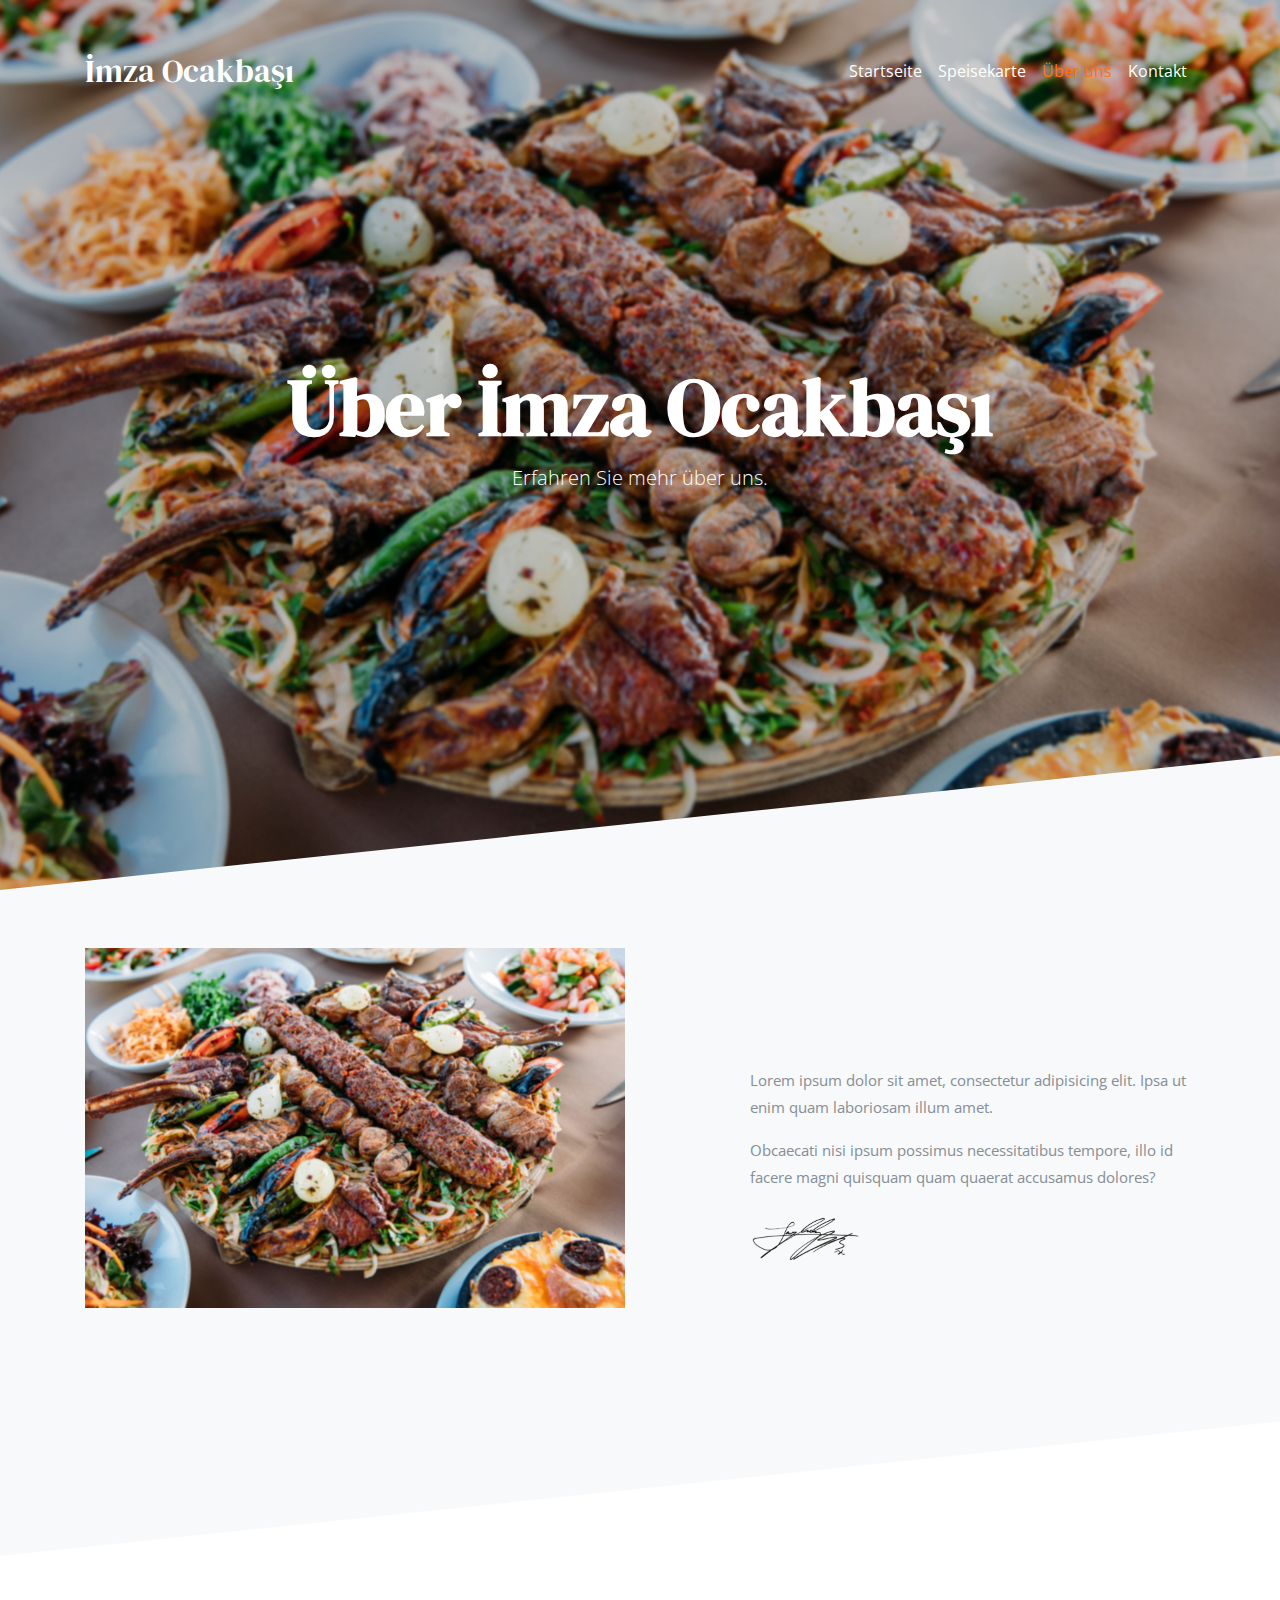
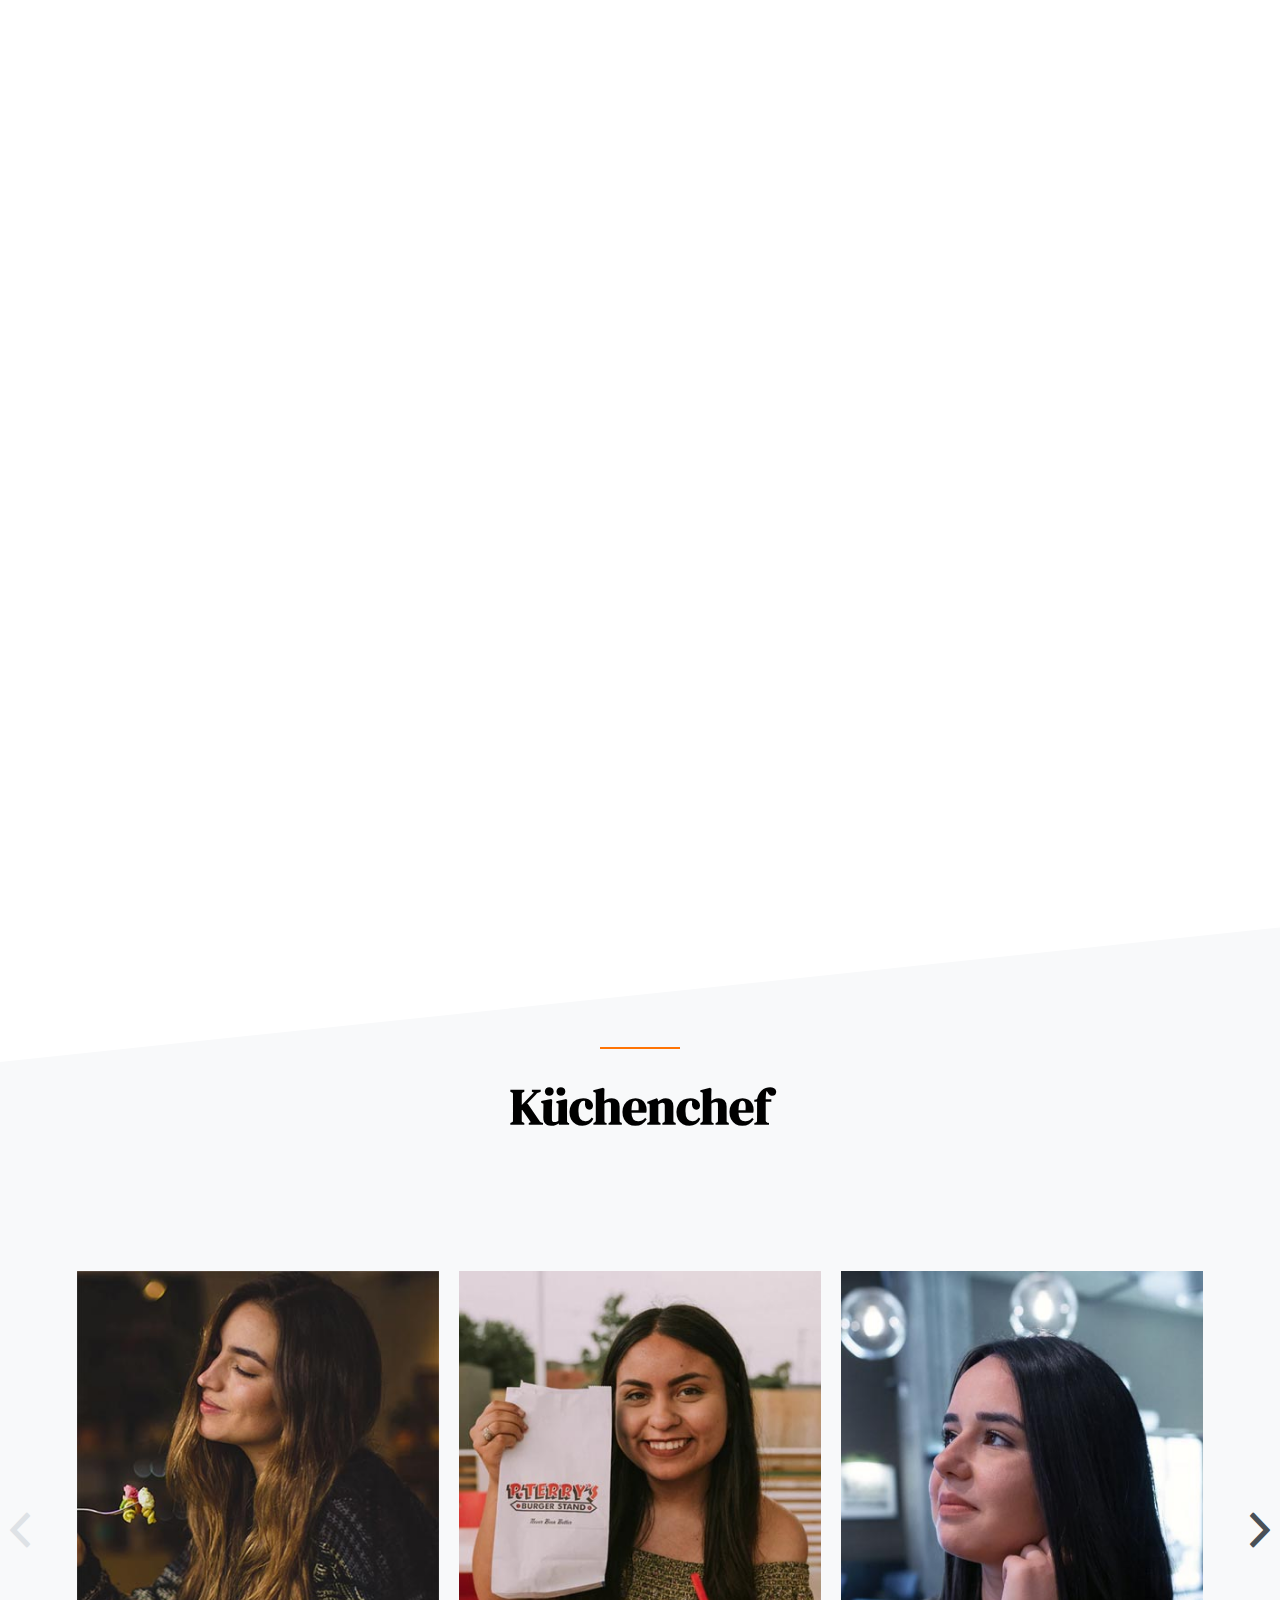
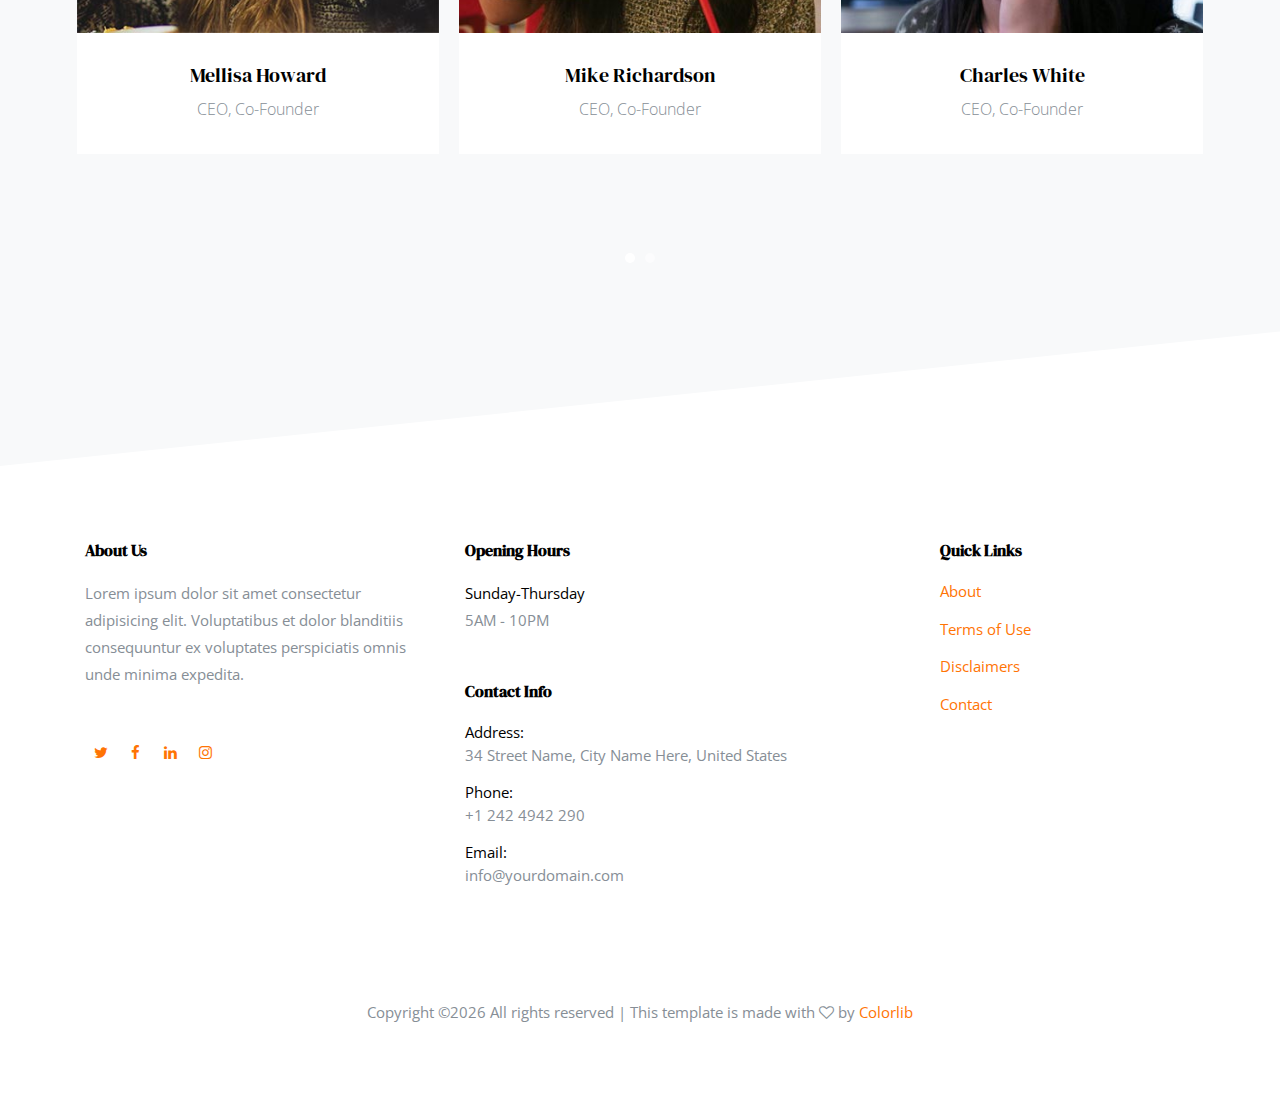
==== commit 99d28a20: "Update The Food Menu" ====
--- a/about.html
+++ b/about.html
@@ -40,13 +40,13 @@
           <div class="collapse navbar-collapse" id="navbarsExample05">
             <ul class="navbar-nav ml-auto pl-lg-5 pl-0">
               <li class="nav-item">
-                <a class="nav-link active" href="index.html">Startseite</a>
+                <a class="nav-link" href="index.html">Startseite</a>
               </li>
               <li class="nav-item">
                 <a class="nav-link" href="recipes.html">Speisekarte</a>
               </li>
               <li class="nav-item">
-                <a class="nav-link" href="about.html">Über uns</a>
+                <a class="nav-link active" href="about.html">Über uns</a>
               </li>
               <li class="nav-item">
                 <a class="nav-link" href="contact.html">Kontakt</a>
--- a/css/style.css
+++ b/css/style.css
@@ -1,4 +1,4 @@
-html{overflow-x:hidden}body{background:#fff;font-family:"Open Sans", Arial, sans-serif;font-weight:400;font-size:15px;line-height:1.8;color:#868e96}a{-webkit-transition:.3s all ease;-o-transition:.3s all ease;transition:.3s all ease;text-decoration:none}a:hover{text-decoration:none}h1,h2,h3,h4,h5{color:#000;font-family:"DM Serif Display", serif}.btn,.form-control{outline:none;-webkit-box-shadow:none!important;box-shadow:none!important;border-radius:0px!important}.btn:active,.btn:focus,.form-control:active,.form-control:focus{outline:none}.form-control{-webkit-box-shadow:none!important;box-shadow:none!important;height:46px;border-width:1px}.form-control:active,.form-control:focus{border-color:#ff7404}textarea.form-control{height:inherit}.btn{font-size:13px;text-transform:uppercase;letter-spacing:.2em}.btn.btn-primary{color:#fff;border-width:2px}.btn.btn-primary:active,.btn.btn-primary:focus,.btn.btn-primary:hover{border-color:#ff9037;background:#ff9037}.btn.btn-sm{font-size:12px}.btn.btn-outline-primary{border-width:2px;color:#ff7404}.btn.btn-outline-primary:active,.btn.btn-outline-primary:focus,.btn.btn-outline-primary:hover{color:#fff}.btn.btn-outline-white{border-width:2px;border-color:#fff;color:#fff}.btn.btn-outline-white:focus,.btn.btn-outline-white:hover{background:#fff;color:#000!important;border-width:2px}.btn:hover{text-decoration:none}header{position:absolute;top:0;left:0;width:100%;z-index:5;padding:0px 0}@media (min-width:768px){header{padding:30px 0}}header .navbar-brand{font-family:"DM Serif Display", serif;font-size:2rem}header .navbar-brand.absolute{position:absolute}@media (max-width:991px){header .navbar-brand.absolute{position:relative}}header .navbar-brand span{color:#ff7404}@media (min-width:768px){header .navbar-brand span{color:#ced4da}}header .navbar{background:black!important;padding-top:.5rem;padding-bottom:.5rem}@media (min-width:768px){header .navbar{padding-top:0;padding-bottom:0;background:none!important;position:relative}}header .navbar .nav-link{padding:1.7rem 1rem;outline:none!important;font-size:1rem;color:white!important}@media (max-width:1199px){header .navbar .nav-link{padding:.5rem 0rem}}header .navbar .nav-link.active{color:#ff7404!important}header .navbar .dropdown-menu{font-size:14px;border-radius:4px;border:none;-webkit-box-shadow:0 2px 30px 0px rgba(0, 0, 0, 0.2);box-shadow:0 2px 30px 0px rgba(0, 0, 0, 0.2);min-width:13em;margin-top:-10px}header .navbar .dropdown-menu:before{bottom:100%;left:10%;border:solid transparent;content:" ";height:0;width:0;position:absolute;pointer-events:none;border-bottom-color:#fff;border-width:7px}@media (max-width:991px){header .navbar .dropdown-menu:before{display:none}}header .navbar .dropdown-menu .dropdown-item:hover{background:#ff7404;color:#fff}header .navbar .dropdown-menu .dropdown-item.active{background:#ff7404;color:#fff}header .navbar .dropdown-menu a{padding-top:7px;padding-bottom:7px}header .navbar .cta-btn a{background:#ff7404;color:#fff!important;text-transform:uppercase;font-size:.8rem;padding:15px 20px!important;line-height:1;font-weight:bold;-webkit-transition:.3s all ease;-o-transition:.3s all ease;transition:.3s all ease}header .navbar .cta-btn a:hover{background:#fff;color:#ff7404!important;-webkit-box-shadow:2px 0 30px -5px rgba(0, 0, 0, 0.2);box-shadow:2px 0 30px -5px rgba(0, 0, 0, 0.2)}.half .image,.half .text{width:50%}@media (max-width:991px){.half .image,.half .text{width:100%}}.half .text{padding:7%}.half .image{background-size:cover;background-position:center center}@media (max-width:991px){.half .image{height:350px}}.section-heading h2{font-size:50px}.section-heading .small-sub-heading{font-size:14px;color:#ff7404}.blog .media h3{font-size:20px;margin-bottom:10px}.blog .media .post-meta{font-size:14px;letter-spacing:.2em;text-transform:uppercase}.blog .media>a{width:40%}@media (max-width:767px){.blog .media>a{width:100%;margin-bottom:30px}}.item-dishes{position:relative;display:block;overflow:hidden}.item-dishes img{-webkit-transform:scale(1);-ms-transform:scale(1);transform:scale(1);-webkit-transition:.3s all ease-out;-o-transition:.3s all ease-out;transition:.3s all ease-out;z-index:1}.item-dishes:before{position:absolute;content:"";left:0;right:0;bottom:0;top:0;z-index:2;background:#000;opacity:.3}.item-dishes .text{z-index:3;position:absolute;top:50%;-webkit-transform:translateY(-50%);-ms-transform:translateY(-50%);transform:translateY(-50%);width:100%;text-align:center}.item-dishes .text .dishes-heading{font-size:30px;font-weight:700;max-width:500px;margin:0 auto;text-transform:uppercase;color:#fff}@media (max-width:991px){.item-dishes .text .dishes-heading{font-size:1.3rem}}.item-dishes .text .dishes-price{font-weight:700;font-size:50px;color:#fff;border:none!important;line-height:100px;border-radius:50%;-webkit-transition:.3s all ease;-o-transition:.3s all ease;transition:.3s all ease}.item-dishes:hover img{-webkit-transform:scale(1.1);-ms-transform:scale(1.1);transform:scale(1.1)}.item-dishes:hover .dishes-price{background:transparent;border:2px solid #fff}.heading-wrap{position:relative}.heading-wrap h2{font-size:50px;position:relative;padding-top:30px;z-index:2;font-weight:800}.heading-wrap h2:before{width:80px;height:2px;background:#ff7404;content:"";position:absolute;top:0;left:50%;-webkit-transform:translateX(-50%);-ms-transform:translateX(-50%);transform:translateX(-50%)}.heading-wrap.text-left h2:before{left:0;-webkit-transform:translateX(0%);-ms-transform:translateX(0%);transform:translateX(0%)}.heading-wrap .back-text,.heading-wrap .back-text-dark{z-index:0;line-height:1;top:.5em;left:50%;margin-top:-50px;-webkit-transform:translateX(-50%);-ms-transform:translateX(-50%);transform:translateX(-50%);font-weight:800;font-size:200px;position:absolute;width:100%;color:#f7f7f7;text-transform:uppercase}.heading-wrap .back-text-dark{color:#f2f2f2!important}.lead{font-size:16px}.testimonial p{font-size:20px;color:#000}.testimonial .author img{width:80px;height:80px;border-radius:50%}.testimonial .author .author-info{margin-top:20px}.testimonial .author h4{font-size:18px;margin-bottom:0}.testimonial .author p{color:#cccccc;font-size:14px}.blog,.sched{display:block;background-color:#fff}.blog .bg-image,.blog .text,.sched .bg-image,.sched .text{width:100%}@media (min-width:992px){.blog .bg-image,.blog .text,.sched .bg-image,.sched .text{width:50%}}.blog h3,.sched h3{font-size:20px}.blog .text,.sched .text{padding:30px}.blog .sched-time,.sched .sched-time{font-size:13px;color:#999999}.blog .bg-image,.sched .bg-image{background-size:cover;background-position:center center}@media (max-width:991px){.blog .bg-image,.sched .bg-image{height:200px}}@media (min-width:768px){.blog{margin-bottom:30px}}.blog .bg-image,.blog .text{width:100%}@media (min-width:992px){.blog .bg-image,.blog .text{width:100%}}.blog .bg-image{height:300px}.custom-icon{font-size:70px;color:#ff7404}.owl-carousel .owl-item{-webkit-transition:.3s all ease-in-out;-o-transition:.3s all ease-in-out;transition:.3s all ease-in-out;opacity:.2}.owl-carousel .owl-item.active{opacity:1}.owl-carousel .owl-nav{position:absolute;top:50%;width:100%}.owl-carousel .owl-nav .owl-next,.owl-carousel .owl-nav .owl-prev{position:absolute;-webkit-transform:translateY(-50%);-ms-transform:translateY(-50%);transform:translateY(-50%);margin-top:-10px;opacity:1;-webkit-transition:.3s all ease;-o-transition:.3s all ease;transition:.3s all ease}.owl-carousel .owl-nav .owl-next:active,.owl-carousel .owl-nav .owl-next:focus,.owl-carousel .owl-nav .owl-next:hover,.owl-carousel .owl-nav .owl-prev:active,.owl-carousel .owl-nav .owl-prev:focus,.owl-carousel .owl-nav .owl-prev:hover{outline:none;opacity:1}.owl-carousel .owl-nav .owl-next span:before,.owl-carousel .owl-nav .owl-prev span:before{font-size:40px}.owl-carousel .owl-nav .owl-prev{left:30px!important}.owl-carousel .owl-nav .owl-next{right:30px!important}.owl-carousel .owl-dots{text-align:center}.owl-carousel .owl-dots .owl-dot{width:10px;height:10px;margin:5px;border-radius:50%;background:none;background:#fff;opacity:.5}.owl-carousel .owl-dots .owl-dot.active{opacity:1}.owl-carousel.centernonloop2 .owl-dots,.owl-carousel.centernonloop .owl-dots{margin-top:50px}.owl-carousel.centernonloop2 .owl-dots.disabled,.owl-carousel.centernonloop .owl-dots.disabled{display:block!important}.owl-carousel.centernonloop2 .owl-dots .owl-dot,.owl-carousel.centernonloop .owl-dots .owl-dot{display:inline-block}.owl-carousel.centernonloop2 .owl-dots .owl-dot>span,.owl-carousel.centernonloop .owl-dots .owl-dot>span{display:inline-block;width:7px;height:7px;background:#ccc;-webkit-transition:.3s all ease-in-out;-o-transition:.3s all ease-in-out;transition:.3s all ease-in-out}.owl-carousel.centernonloop2 .owl-dots .owl-dot.active>span,.owl-carousel.centernonloop .owl-dots .owl-dot.active>span{background:#ff7404;-webkit-box-shadow:0 1px 5px 0px rgba(255, 116, 4, 0.3);box-shadow:0 1px 5px 0px rgba(255, 116, 4, 0.3)}.owl-carousel.centernonloop2 .owl-dots .owl-dot:active,.owl-carousel.centernonloop2 .owl-dots .owl-dot:focus,.owl-carousel.centernonloop .owl-dots .owl-dot:active,.owl-carousel.centernonloop .owl-dots .owl-dot:focus{outline:none}.owl-carousel.home-slider,.owl-carousel.home-slider-loop-false{z-index:1;position:relative}.owl-carousel.home-slider-loop-false .btn-link,.owl-carousel.home-slider .btn-link{color:#fff}.owl-carousel.home-slider-loop-false .owl-nav,.owl-carousel.home-slider .owl-nav{opacity:0;visibility:hidden;-webkit-transition:.3s all ease;-o-transition:.3s all ease;transition:.3s all ease}.owl-carousel.home-slider-loop-false .owl-nav button,.owl-carousel.home-slider .owl-nav button{color:#fff}.owl-carousel.home-slider-loop-false:focus .owl-nav,.owl-carousel.home-slider-loop-false:hover .owl-nav,.owl-carousel.home-slider:focus .owl-nav,.owl-carousel.home-slider:hover .owl-nav{opacity:1;visibility:visible}.owl-carousel.home-slider-loop-false .slider-item,.owl-carousel.home-slider .slider-item{background-size:cover;background-repeat:no-repeat;background-position:center center;height:calc(100vh);min-height:1000px;position:relative}.owl-carousel.home-slider-loop-false .slider-item:before,.owl-carousel.home-slider .slider-item:before{position:absolute;top:0;left:0;right:0;bottom:0;background:rgba(0, 0, 0, 0.2);content:""}.owl-carousel.home-slider-loop-false .slider-item .slider-text,.owl-carousel.home-slider .slider-item .slider-text{color:#fff;height:calc(100vh);min-height:1000px}.owl-carousel.home-slider-loop-false .slider-item .slider-text .child-name,.owl-carousel.home-slider .slider-item .slider-text .child-name{font-size:40px;color:#fff}.owl-carousel.home-slider-loop-false .slider-item .slider-text h1,.owl-carousel.home-slider .slider-item .slider-text h1{font-size:5rem;color:#fff;line-height:1.2;font-weight:800!important}@media (max-width:991px){.owl-carousel.home-slider-loop-false .slider-item .slider-text h1,.owl-carousel.home-slider .slider-item .slider-text h1{font-size:40px}}.owl-carousel.home-slider-loop-false .slider-item .slider-text p,.owl-carousel.home-slider .slider-item .slider-text p{font-size:20px;line-height:1.5;font-weight:300;color:white}.owl-carousel.home-slider-loop-false .slider-item .slider-text a,.owl-carousel.home-slider .slider-item .slider-text a{color:#fff;text-decoration:underline}.owl-carousel.home-slider-loop-false .slider-item .slider-text .btn,.owl-carousel.home-slider .slider-item .slider-text .btn{text-decoration:none}.owl-carousel.home-slider-loop-false.inner-page .slider-item,.owl-carousel.home-slider.inner-page .slider-item{height:calc(50vh - 117px);min-height:550px}.owl-carousel.home-slider-loop-false.inner-page .slider-item .slider-text,.owl-carousel.home-slider.inner-page .slider-item .slider-text{color:#fff;height:calc(50vh - 117px);min-height:550px}.owl-carousel.home-slider-loop-false .owl-dots,.owl-carousel.home-slider .owl-dots{position:absolute;bottom:200px;width:100%}.owl-carousel.home-slider-loop-false .owl-dots .owl-dot,.owl-carousel.home-slider .owl-dots .owl-dot{width:10px;height:10px;margin:5px;border-radius:50%;border:2px solid rgba(255, 255, 255, 0.5);outline:none!important;position:relative;-webkit-transition:.3s all ease;-o-transition:.3s all ease;transition:.3s all ease}.owl-carousel.home-slider-loop-false .owl-dots .owl-dot.active,.owl-carousel.home-slider .owl-dots .owl-dot.active{border:2px solid white}.owl-carousel.home-slider-loop-false .owl-dots .owl-dot.active span,.owl-carousel.home-slider .owl-dots .owl-dot.active span{background:white}.owl-carousel.major-caousel .owl-stage-outer{padding-top:30px;padding-bottom:30px}.owl-carousel.major-caousel .owl-nav .owl-next,.owl-carousel.major-caousel .owl-nav .owl-prev{-webkit-transition:.3s all ease;-o-transition:.3s all ease;transition:.3s all ease;color:#495057}.owl-carousel.major-caousel .owl-nav .owl-next:focus,.owl-carousel.major-caousel .owl-nav .owl-next:hover,.owl-carousel.major-caousel .owl-nav .owl-prev:focus,.owl-carousel.major-caousel .owl-nav .owl-prev:hover{color:#868e96;outline:none}.owl-carousel.major-caousel .owl-nav .owl-next.disabled,.owl-carousel.major-caousel .owl-nav .owl-prev.disabled{color:#dee2e6}.owl-carousel.major-caousel .owl-nav .owl-prev{left:-60px!important}.owl-carousel.major-caousel .owl-nav .owl-next{right:-60px!important}.owl-carousel.major-caousel .owl-dots{bottom:-30px!important;position:relative}.slider-item{background-size:cover;background-repeat:no-repeat;background-position:center center;height:calc(100vh);min-height:700px;position:relative}.slider-item:before{position:absolute;top:0;left:0;right:0;bottom:0;background:rgba(0, 0, 0, 0.2);content:""}.slider-item .slider-text{color:#fff;height:calc(100vh);min-height:700px}.slider-item .slider-text .child-name{font-size:40px;color:#fff}.slider-item .slider-text h1{font-size:5rem;color:#fff;line-height:1.2;font-weight:800!important}@media (max-width:991px){.slider-item .slider-text h1{font-size:40px}}.slider-item .slider-text p{font-size:20px;line-height:1.5;font-weight:300;color:white}.slider-item .slider-text a{color:#fff;text-decoration:underline}.slider-item .slider-text .btn{text-decoration:none}.slider-wrap{position:relative}.slider-wrap:after{content:"";width:100%;height:220px;background:#fff;z-index:1;bottom:-210px;background-color:#f8f9fa;left:0;position:absolute;-webkit-transform:skewY(-6deg);-ms-transform:skewY(-6deg);transform:skewY(-6deg);-webkit-transform-origin:top left;-ms-transform-origin:top left;transform-origin:top left}.slider-wrap.no-slanted:after{display:none}.owl-custom-nav{float:right;position:relative;z-index:10}.owl-custom-nav .owl-custom-next,.owl-custom-nav .owl-custom-prev{padding:10px;font-size:30px;background:#ccc;line-height:0;width:60px;text-align:center;display:inline-block}.section{padding:15em 0;position:relative;z-index:2}.section-subscribe{padding:2em 0}.quote-content{max-width:350px;font-size:16px;color:#000;font-style:italic;position:relative;display:table}@media (max-width:991px){.quote-content{max-width:100%}}.quote-content .quote,.quote-content .text{display:table-cell;vertical-align:top}.quote-content .quote{font-size:100px;line-height:.5;z-index:0}.quote-content .text{padding-left:40px;line-height:2}.quote-content.float-right{position:relative;margin-left:2em;margin-right:-10em}@media (max-width:991px){.quote-content.float-right{margin-left:0em;margin-right:0em;float:none!important}}.quote-content.float-left{position:relative;margin-right:2em;margin-left:-10em}@media (max-width:991px){.quote-content.float-left{margin-right:0em;margin-left:0em;float:none!important}}.form-wrap{background:#fff;padding:50px;-webkit-box-shadow:0 20px 50px -10px rgba(0, 0, 0, 0.5);box-shadow:0 20px 50px -10px rgba(0, 0, 0, 0.5)}.form-wrap h2{font-size:18px;text-transform:uppercase;color:#000;letter-spacing:.1em;margin-bottom:40px}.form-wrap.overlap{z-index:99;position:relative;margin-top:-10em}.form-wrap.primary{background:#ff7404}.form-wrap.warning{background:#ffc107}.form-wrap.primary h2,.form-wrap.warning h2{color:#fff}.form-wrap.primary .form-control,.form-wrap.warning .form-control{border:2px solid transparent}.form-wrap.primary input[type=submit],.form-wrap.warning input[type=submit]{-webkit-box-shadow:0 20px 50px -10px rgba(0, 0, 0, 0.5)!important;box-shadow:0 20px 50px -10px rgba(0, 0, 0, 0.5)!important}.select-wrap{position:relative}.select-wrap .select-arrow-icon{font-size:20px;color:#000;position:absolute;right:20px;top:50%;-webkit-transform:translateY(-50%);-ms-transform:translateY(-50%);transform:translateY(-50%)}.select-wrap select{-webkit-appearance:none;-moz-appearance:none;appearance:none;height:50px!important}.contact-form-contact-info p{margin-bottom:30px;font-size:20px;line-height:1.5;color:#000}.contact-form-contact-info p .icon{top:-4px;position:relative;width:0px;font-size:30px;color:#ff7404}.load-more{display:block;padding:40px;text-align:center;background:#e9ecef;color:#000;font-size:20px}.load-more:hover{background:#ff7404;color:#fff}.cover_1{background-size:cover;background-position:center center;padding:7em 0}.cover_1 .sub-heading{color:rgba(255, 255, 255, 0.7);font-size:22px}.cover_1 .heading{font-size:50px;color:white;font-weight:300}.heading{color:#000}.heading.border-bottom{position:relative;padding-bottom:30px}.heading.border-bottom:before{bottom:0;position:absolute;content:"";width:50px;height:2px;left:50%;-webkit-transform:translateX(-50%);-ms-transform:translateX(-50%);transform:translateX(-50%);background:#ff7404}.text-black{color:#000!important}.stretch-section .video{display:block;position:relative;-webkit-box-shadow:4px 4px 70px -20px rgba(0, 0, 0, 0.5);box-shadow:4px 4px 70px -20px rgba(0, 0, 0, 0.5)}.media-feature{padding:30px;-webkit-transition:.2s all ease-out;-o-transition:.2s all ease-out;transition:.2s all ease-out;background:#fff;z-index:1;position:relative;border-bottom:10px solid transparent;border-radius:4px;font-size:15px}.media-feature .icon{font-size:60px;color:#ff7404}.media-feature h3{font-size:16px;text-transform:uppercase}.media-feature:focus,.media-feature:hover{-webkit-box-shadow:0 2px 20px -3px rgba(0, 0, 0, 0.1);box-shadow:0 2px 20px -3px rgba(0, 0, 0, 0.1);-webkit-transform:scale(1.05);-ms-transform:scale(1.05);transform:scale(1.05);z-index:2;border-bottom:10px solid #ff7404}.media-custom{background:#fff;-webkit-transition:.3s all ease;-o-transition:.3s all ease;transition:.3s all ease;margin-bottom:30px;position:relative;top:0}.media-custom .meta-post{color:#ced4da;font-size:13px;text-transform:uppercase}.media-custom>a{position:relative;overflow:hidden;display:block}.media-custom .meta-chat{color:#ced4da}.media-custom .meta-chat:hover{color:#868e96}.media-custom img{-webkit-transition:.3s all ease;-o-transition:.3s all ease;transition:.3s all ease}.media-custom:focus img,.media-custom:hover img{-webkit-transform:scale(1.1);-ms-transform:scale(1.1);transform:scale(1.1)}.media-custom .media-body{padding:30px}.media-custom .media-body h3{font-size:20px}.media-custom .media-body p:last-child{margin-bottom:0}.list-unstyled.check li{position:relative;padding-left:30px;line-height:1.3;margin-bottom:10px}.list-unstyled.check li:before{color:#5AC8D8;left:0;font-family:"Ionicons";content:"\f122";position:absolute}#modalAppointment .modal-content{border-radius:0;border:none}#modalAppointment .modal-body,#modalAppointment .modal-footer{padding:40px}@media (max-width:991px){.img-md-fluid{max-width:100%}}.site-footer{position:relative;z-index:5;padding:5em 0}.site-footer:before{content:"";width:100%;height:240px;z-index:-1;top:0px;background-color:#fff;left:0;position:absolute;-webkit-transform:skewY(-6deg);-ms-transform:skewY(-6deg);transform:skewY(-6deg);-webkit-transform-origin:top left;-ms-transform-origin:top left;transform-origin:top left}.site-footer p:last-child{margin-bottom:0}.site-footer h3{font-size:16px;margin-bottom:20px;font-weight:bold}.site-footer .footer-link li{line-height:1.5;margin-bottom:15px}.site-footer hr{width:100%}.footer-social a{line-height:0;border-radius:50%;margin:0 5px 5px 0;border:1px solid rgba(255, 255, 255, 0.1);width:30px;height:30px;text-align:center;display:inline-block}.footer-social a:hover{background:#fff;border-color:#fff;color:#000}.link-thumbnail{display:block;position:relative;overflow:hidden;text-align:center}@media (max-width:991px){.link-thumbnail{margin-bottom:30px}}.link-thumbnail img{position:relative;-webkit-transition:.3s all ease;-o-transition:.3s all ease;transition:.3s all ease}.link-thumbnail .date{display:block;font-size:12px;color:rgba(255, 255, 255, 0.4);text-transform:uppercase;margin-bottom:10px}.link-thumbnail .icon{position:absolute;-webkit-transition:.3s all ease;-o-transition:.3s all ease;transition:.3s all ease;z-index:4;top:50%;font-size:30px;color:#fff;left:50%;-webkit-transform:translate(-50%, -50%);-ms-transform:translate(-50%, -50%);transform:translate(-50%, -50%);opacity:0;visibility:hidden;margin-top:30px}.link-thumbnail h3{opacity:0;visibility:hidden;position:absolute;bottom:-20px;left:0;color:#fff;font-size:18px;-webkit-transition:.5s all ease;-o-transition:.5s all ease;transition:.5s all ease;z-index:10;left:50%;display:block;width:77%;-webkit-transform:translateX(-50%);-ms-transform:translateX(-50%);transform:translateX(-50%)}.link-thumbnail:before{opacity:0;visibility:hidden;z-index:2;-webkit-transition:.3s all ease;-o-transition:.3s all ease;transition:.3s all ease;top:0;left:0;right:0;bottom:0;content:"";background:rgba(0, 0, 0, 0.6);position:absolute}.link-thumbnail:hover h3{opacity:1;visibility:visible;bottom:30px}.link-thumbnail:hover img{-webkit-transform:scale(1.1);-ms-transform:scale(1.1);transform:scale(1.1)}.link-thumbnail:hover .icon{opacity:1;visibility:visible;margin-top:0px}.link-thumbnail:hover:before{opacity:1;visibility:visible}.border-t{border-top:1px solid #f8f9fa}.copyright{font-size:14px}.element-animate{opacity:0;visibility:hidden}#loader{position:fixed;width:96px;height:96px;left:50%;top:50%;-webkit-transform:translate(-50%, -50%);-ms-transform:translate(-50%, -50%);transform:translate(-50%, -50%);background-color:rgba(255, 255, 255, 0.9);-webkit-box-shadow:0px 24px 64px rgba(0, 0, 0, 0.24);box-shadow:0px 24px 64px rgba(0, 0, 0, 0.24);border-radius:16px;opacity:0;visibility:hidden;-webkit-transition:opacity .2s ease-out, visibility 0s linear .2s;-o-transition:opacity .2s ease-out, visibility 0s linear .2s;transition:opacity .2s ease-out, visibility 0s linear .2s;z-index:1000}#loader.fullscreen{padding:0;left:0;top:0;width:100%;height:100%;-webkit-transform:none;-ms-transform:none;transform:none;background-color:#fff;border-radius:0;-webkit-box-shadow:none;box-shadow:none}#loader.show{-webkit-transition:opacity .4s ease-out, visibility 0s linear 0s;-o-transition:opacity .4s ease-out, visibility 0s linear 0s;transition:opacity .4s ease-out, visibility 0s linear 0s;visibility:visible;opacity:1}#loader .circular{-webkit-animation:loader-rotate 2s linear infinite;animation:loader-rotate 2s linear infinite;position:absolute;left:calc(50% - 24px);top:calc(50% - 24px);display:block;-webkit-transform:rotate(0deg);-ms-transform:rotate(0deg);transform:rotate(0deg)}#loader .path{stroke-dasharray:1, 200;stroke-dashoffset:0;-webkit-animation:loader-dash 1.5s ease-in-out infinite;animation:loader-dash 1.5s ease-in-out infinite;stroke-linecap:round}@-webkit-keyframes loader-rotate{to{-webkit-transform:rotate(360deg);transform:rotate(360deg)}}@keyframes loader-rotate{to{-webkit-transform:rotate(360deg);transform:rotate(360deg)}}@-webkit-keyframes loader-dash{0%{stroke-dasharray:1, 200;stroke-dashoffset:0}50%{stroke-dasharray:89, 200;stroke-dashoffset:-35px}to{stroke-dasharray:89, 200;stroke-dashoffset:-136px}}@keyframes loader-dash{0%{stroke-dasharray:1, 200;stroke-dashoffset:0}50%{stroke-dasharray:89, 200;stroke-dashoffset:-35px}to{stroke-dasharray:89, 200;stroke-dashoffset:-136px}}.bottom-slant-gray{position:relative}.bottom-slant-gray:after{content:"";width:100%;height:240px;background:#fff;z-index:-1;bottom:-200px;background-color:#f8f9fa;left:0;position:absolute;-webkit-transform:skewY(-6deg);-ms-transform:skewY(-6deg);transform:skewY(-6deg);-webkit-transform-origin:top left;-ms-transform-origin:top left;transform-origin:top left}.top-slant-white{position:relative;margin-top:-200px;z-index:-1}.top-slant-white:before{content:"";width:100%;height:240px;background:#fff;z-index:-1;top:0px;background-color:#fff;left:0;position:absolute;-webkit-transform:skewY(-6deg);-ms-transform:skewY(-6deg);transform:skewY(-6deg);-webkit-transform-origin:top left;-ms-transform-origin:top left;transform-origin:top left}.top-slant-white2{position:relative}.top-slant-white2:before{content:"";width:100%;height:240px;background:#fff;z-index:-1;top:0px;background-color:#fff;left:0;position:absolute;-webkit-transform:skewY(-6deg);-ms-transform:skewY(-6deg);transform:skewY(-6deg);-webkit-transform-origin:top left;-ms-transform-origin:top left;transform-origin:top left}.relative-higher{position:relative;z-index:5}.service-block h3{font-size:1rem;text-transform:uppercase;letter-spacing:.2rem}.about_img_1{margin-bottom:30px}.wrap-icon{width:80px;height:80px;margin-bottom:30px;border-radius:50%;position:relative;display:block;background:#ff7404}.wrap-icon>span{font-size:2rem;color:#fff;position:absolute;top:50%;left:50%;-webkit-transform:translate(-50%, -50%);-ms-transform:translate(-50%, -50%);transform:translate(-50%, -50%)}.comment-form-wrap{clear:both}.comment-list{padding:0;margin:0}.comment-list .children{padding:50px 0 0 40px;margin:0;float:left;width:100%}.comment-list li{padding:0;margin:0 0 30px 0;float:left;width:100%;clear:both;list-style:none}.comment-list li .vcard{width:80px;float:left}.comment-list li .vcard img{width:50px;border-radius:50%}.comment-list li .comment-body{float:right;width:calc(100% - 80px)}.comment-list li .comment-body h3{font-size:20px}.comment-list li .comment-body .meta{text-transform:uppercase;font-size:13px;letter-spacing:.1em;color:#ccc}.comment-list li .comment-body .reply{padding:5px 10px;background:#e6e6e6;color:#000;text-transform:uppercase;font-size:14px}.comment-list li .comment-body .reply:hover{color:#000;background:#e3e3e3}.search-form{background:#f7f7f7}.search-form .form-group{position:relative}.search-form .icon{position:absolute;top:50%;right:20px;-webkit-transform:translateY(-50%);-ms-transform:translateY(-50%);transform:translateY(-50%)}.post-meta{font-size:13px;text-transform:uppercase;letter-spacing:.2em}.post-meta a{color:#fff;border-bottom:1px solid rgba(255, 255, 255, 0.5)}.sidebar-box{margin-bottom:30px;padding:25px;font-size:15px;width:100%;float:left;background:#fff}.sidebar-box :last-child{margin-bottom:0}.sidebar-box h3{font-size:18px;margin-bottom:15px}.categories li,.sidelink li{position:relative;margin-bottom:10px;padding-bottom:10px;border-bottom:1px dotted #dee2e6;list-style:none}.categories li:last-child,.sidelink li:last-child{margin-bottom:0;border-bottom:none;padding-bottom:0}.categories li a,.sidelink li a{display:block}.categories li a span,.sidelink li a span{position:absolute;right:0;top:0;color:#ccc}.categories li.active a,.sidelink li.active a{color:#000;font-style:italic}
+html{overflow-x:hidden}body{background:#fff;font-family:"Open Sans", Arial, sans-serif;font-weight:400;font-size:15px;line-height:1.8;color:#868e96}a{-webkit-transition:.3s all ease;-o-transition:.3s all ease;transition:.3s all ease;text-decoration:none}a:hover{text-decoration:none}h1,h2,h3,h4,h5{color:#000;font-family:"DM Serif Display", serif}.btn,.form-control{outline:none;-webkit-box-shadow:none!important;box-shadow:none!important;border-radius:0px!important}.btn:active,.btn:focus,.form-control:active,.form-control:focus{outline:none}.form-control{-webkit-box-shadow:none!important;box-shadow:none!important;height:46px;border-width:1px}.form-control:active,.form-control:focus{border-color:#ff7404}textarea.form-control{height:inherit}.btn{font-size:13px;text-transform:uppercase;letter-spacing:.2em}.btn.btn-primary{color:#fff;border-width:2px}.btn.btn-primary:active,.btn.btn-primary:focus,.btn.btn-primary:hover{border-color:#ff9037;background:#ff9037}.btn.btn-sm{font-size:12px}.btn.btn-outline-primary{border-width:2px;color:#ff7404}.btn.btn-outline-primary:active,.btn.btn-outline-primary:focus,.btn.btn-outline-primary:hover{color:#fff}.btn.btn-outline-white{border-width:2px;border-color:#fff;color:#fff}.btn.btn-outline-white:focus,.btn.btn-outline-white:hover{background:#fff;color:#000!important;border-width:2px}.btn:hover{text-decoration:none}header{position:absolute;top:0;left:0;width:100%;z-index:5;padding:0px 0}@media (min-width:768px){header{padding:30px 0}}header .navbar-brand{font-family:"DM Serif Display", serif;font-size:2rem}header .navbar-brand.absolute{position:absolute}@media (max-width:991px){header .navbar-brand.absolute{position:relative}}header .navbar-brand span{color:#ff7404}@media (min-width:768px){header .navbar-brand span{color:#ced4da}}header .navbar{background:black!important;padding-top:.5rem;padding-bottom:.5rem}@media (min-width:768px){header .navbar{padding-top:0;padding-bottom:0;background:none!important;position:relative}}header .navbar .nav-link{padding:1.7rem 1rem;outline:none!important;font-size:1rem;color:white!important}@media (max-width:1199px){header .navbar .nav-link{padding:.5rem 0rem}}header .navbar .nav-link.active{color:#ff7404!important}header .navbar .dropdown-menu{font-size:14px;border-radius:4px;border:none;-webkit-box-shadow:0 2px 30px 0px rgba(0, 0, 0, 0.2);box-shadow:0 2px 30px 0px rgba(0, 0, 0, 0.2);min-width:13em;margin-top:-10px}header .navbar .dropdown-menu:before{bottom:100%;left:10%;border:solid transparent;content:" ";height:0;width:0;position:absolute;pointer-events:none;border-bottom-color:#fff;border-width:7px}@media (max-width:991px){header .navbar .dropdown-menu:before{display:none}}header .navbar .dropdown-menu .dropdown-item:hover{background:#ff7404;color:#fff}header .navbar .dropdown-menu .dropdown-item.active{background:#ff7404;color:#fff}header .navbar .dropdown-menu a{padding-top:7px;padding-bottom:7px}header .navbar .cta-btn a{background:#ff7404;color:#fff!important;text-transform:uppercase;font-size:.8rem;padding:15px 20px!important;line-height:1;font-weight:bold;-webkit-transition:.3s all ease;-o-transition:.3s all ease;transition:.3s all ease}header .navbar .cta-btn a:hover{background:#fff;color:#ff7404!important;-webkit-box-shadow:2px 0 30px -5px rgba(0, 0, 0, 0.2);box-shadow:2px 0 30px -5px rgba(0, 0, 0, 0.2)}.half .image,.half .text{width:50%}@media (max-width:991px){.half .image,.half .text{width:100%}}.half .text{padding:7%}.half .image{background-size:cover;background-position:center center}@media (max-width:991px){.half .image{height:350px}}.section-heading h2{font-size:50px}.section-heading .small-sub-heading{font-size:14px;color:#ff7404}.blog .media h3{font-size:20px;margin-bottom:10px}.blog .media .post-meta{font-size:14px;letter-spacing:.2em;text-transform:uppercase}.blog .media>a{width:40%}@media (max-width:767px){.blog .media>a{width:100%;margin-bottom:30px}}.item-dishes{position:relative;display:block;overflow:hidden}.item-dishes img{-webkit-transform:scale(1);-ms-transform:scale(1);transform:scale(1);-webkit-transition:.3s all ease-out;-o-transition:.3s all ease-out;transition:.3s all ease-out;z-index:1}.item-dishes:before{position:absolute;content:"";left:0;right:0;bottom:0;top:0;z-index:2;background:#000;opacity:.3}.item-dishes .text{z-index:3;position:absolute;top:50%;-webkit-transform:translateY(-50%);-ms-transform:translateY(-50%);transform:translateY(-50%);width:100%;text-align:center}.item-dishes .text .dishes-heading{font-size:30px;font-weight:700;max-width:500px;margin:0 auto;text-transform:uppercase;color:#fff}@media (max-width:991px){.item-dishes .text .dishes-heading{font-size:1.3rem}}.item-dishes .text .dishes-price{font-weight:700;font-size:50px;color:#fff;border:none!important;line-height:100px;border-radius:50%;-webkit-transition:.3s all ease;-o-transition:.3s all ease;transition:.3s all ease}.item-dishes:hover img{-webkit-transform:scale(1.1);-ms-transform:scale(1.1);transform:scale(1.1)}.item-dishes:hover .dishes-price{background:transparent;border:2px solid #fff}.heading-wrap{position:relative}.heading-wrap h2{font-size:50px;position:relative;padding-top:30px;z-index:2;font-weight:800}.heading-wrap h2:before{width:80px;height:2px;background:#ff7404;content:"";position:absolute;top:0;left:50%;-webkit-transform:translateX(-50%);-ms-transform:translateX(-50%);transform:translateX(-50%)}.heading-wrap.text-left h2:before{left:0;-webkit-transform:translateX(0%);-ms-transform:translateX(0%);transform:translateX(0%)}.heading-wrap .back-text,.heading-wrap .back-text-dark{z-index:0;line-height:1;top:.5em;left:50%;margin-top:-50px;-webkit-transform:translateX(-50%);-ms-transform:translateX(-50%);transform:translateX(-50%);font-weight:800;font-size:200px;position:absolute;width:100%;color:#f7f7f7;text-transform:uppercase}.heading-wrap .back-text-dark{color:#f2f2f2!important}.lead{font-size:16px}.testimonial p{font-size:20px;color:#000}.testimonial .author img{width:80px;height:80px;border-radius:50%}.testimonial .author .author-info{margin-top:20px}.testimonial .author h4{font-size:18px;margin-bottom:0}.testimonial .author p{color:#cccccc;font-size:14px}.blog,.sched{display:block;background-color:#fff}.blog .bg-image,.blog .text,.sched .bg-image,.sched .text{width:100%}@media (min-width:992px){.blog .bg-image,.blog .text,.sched .bg-image,.sched .text{width:50%}}.blog h3,.sched h3{font-size:20px}.blog .text,.sched .text{padding:30px}.blog .sched-time,.sched .sched-time{font-size:13px;color:#999999}.blog .bg-image,.sched .bg-image{background-size:cover;background-position:center center}@media (max-width:991px){.blog .bg-image,.sched .bg-image{height:200px}}@media (min-width:768px){.blog{margin-bottom:30px}}.blog .bg-image,.blog .text{width:100%}@media (min-width:992px){.blog .bg-image,.blog .text{width:100%}}.blog .bg-image{height:300px}.custom-icon{font-size:70px;color:#ff7404}.owl-carousel .owl-item{-webkit-transition:.3s all ease-in-out;-o-transition:.3s all ease-in-out;transition:.3s all ease-in-out;opacity:.2}.owl-carousel .owl-item.active{opacity:1}.owl-carousel .owl-nav{position:absolute;top:50%;width:100%}.owl-carousel .owl-nav .owl-next,.owl-carousel .owl-nav .owl-prev{position:absolute;-webkit-transform:translateY(-50%);-ms-transform:translateY(-50%);transform:translateY(-50%);margin-top:-10px;opacity:1;-webkit-transition:.3s all ease;-o-transition:.3s all ease;transition:.3s all ease}.owl-carousel .owl-nav .owl-next:active,.owl-carousel .owl-nav .owl-next:focus,.owl-carousel .owl-nav .owl-next:hover,.owl-carousel .owl-nav .owl-prev:active,.owl-carousel .owl-nav .owl-prev:focus,.owl-carousel .owl-nav .owl-prev:hover{outline:none;opacity:1}.owl-carousel .owl-nav .owl-next span:before,.owl-carousel .owl-nav .owl-prev span:before{font-size:40px}.owl-carousel .owl-nav .owl-prev{left:30px!important}.owl-carousel .owl-nav .owl-next{right:30px!important}.owl-carousel .owl-dots{text-align:center}.owl-carousel .owl-dots .owl-dot{width:10px;height:10px;margin:5px;border-radius:50%;background:none;background:#fff;opacity:.5}.owl-carousel .owl-dots .owl-dot.active{opacity:1}.owl-carousel.centernonloop2 .owl-dots,.owl-carousel.centernonloop .owl-dots{margin-top:50px}.owl-carousel.centernonloop2 .owl-dots.disabled,.owl-carousel.centernonloop .owl-dots.disabled{display:block!important}.owl-carousel.centernonloop2 .owl-dots .owl-dot,.owl-carousel.centernonloop .owl-dots .owl-dot{display:inline-block}.owl-carousel.centernonloop2 .owl-dots .owl-dot>span,.owl-carousel.centernonloop .owl-dots .owl-dot>span{display:inline-block;width:7px;height:7px;background:#ccc;-webkit-transition:.3s all ease-in-out;-o-transition:.3s all ease-in-out;transition:.3s all ease-in-out}.owl-carousel.centernonloop2 .owl-dots .owl-dot.active>span,.owl-carousel.centernonloop .owl-dots .owl-dot.active>span{background:#ff7404;-webkit-box-shadow:0 1px 5px 0px rgba(255, 116, 4, 0.3);box-shadow:0 1px 5px 0px rgba(255, 116, 4, 0.3)}.owl-carousel.centernonloop2 .owl-dots .owl-dot:active,.owl-carousel.centernonloop2 .owl-dots .owl-dot:focus,.owl-carousel.centernonloop .owl-dots .owl-dot:active,.owl-carousel.centernonloop .owl-dots .owl-dot:focus{outline:none}.owl-carousel.home-slider,.owl-carousel.home-slider-loop-false{z-index:1;position:relative}.owl-carousel.home-slider-loop-false .btn-link,.owl-carousel.home-slider .btn-link{color:#fff}.owl-carousel.home-slider-loop-false .owl-nav,.owl-carousel.home-slider .owl-nav{opacity:0;visibility:hidden;-webkit-transition:.3s all ease;-o-transition:.3s all ease;transition:.3s all ease}.owl-carousel.home-slider-loop-false .owl-nav button,.owl-carousel.home-slider .owl-nav button{color:#fff}.owl-carousel.home-slider-loop-false:focus .owl-nav,.owl-carousel.home-slider-loop-false:hover .owl-nav,.owl-carousel.home-slider:focus .owl-nav,.owl-carousel.home-slider:hover .owl-nav{opacity:1;visibility:visible}.owl-carousel.home-slider-loop-false .slider-item,.owl-carousel.home-slider .slider-item{background-size:cover;background-repeat:no-repeat;background-position:center center;height:calc(100vh);min-height:1000px;position:relative}.owl-carousel.home-slider-loop-false .slider-item:before,.owl-carousel.home-slider .slider-item:before{position:absolute;top:0;left:0;right:0;bottom:0;background:rgba(0, 0, 0, 0.2);content:""}.owl-carousel.home-slider-loop-false .slider-item .slider-text,.owl-carousel.home-slider .slider-item .slider-text{color:#fff;height:calc(100vh);min-height:1000px}.owl-carousel.home-slider-loop-false .slider-item .slider-text .child-name,.owl-carousel.home-slider .slider-item .slider-text .child-name{font-size:40px;color:#fff}.owl-carousel.home-slider-loop-false .slider-item .slider-text h1,.owl-carousel.home-slider .slider-item .slider-text h1{font-size:5rem;color:#fff;line-height:1.2;font-weight:800!important}@media (max-width:991px){.owl-carousel.home-slider-loop-false .slider-item .slider-text h1,.owl-carousel.home-slider .slider-item .slider-text h1{font-size:40px}}.owl-carousel.home-slider-loop-false .slider-item .slider-text p,.owl-carousel.home-slider .slider-item .slider-text p{font-size:20px;line-height:1.5;font-weight:300;color:white}.owl-carousel.home-slider-loop-false .slider-item .slider-text a,.owl-carousel.home-slider .slider-item .slider-text a{color:#fff;text-decoration:underline}.owl-carousel.home-slider-loop-false .slider-item .slider-text .btn,.owl-carousel.home-slider .slider-item .slider-text .btn{text-decoration:none}.owl-carousel.home-slider-loop-false.inner-page .slider-item,.owl-carousel.home-slider.inner-page .slider-item{height:calc(50vh - 117px);min-height:550px}.owl-carousel.home-slider-loop-false.inner-page .slider-item .slider-text,.owl-carousel.home-slider.inner-page .slider-item .slider-text{color:#fff;height:calc(50vh - 117px);min-height:550px}.owl-carousel.home-slider-loop-false .owl-dots,.owl-carousel.home-slider .owl-dots{position:absolute;bottom:200px;width:100%}.owl-carousel.home-slider-loop-false .owl-dots .owl-dot,.owl-carousel.home-slider .owl-dots .owl-dot{width:10px;height:10px;margin:5px;border-radius:50%;border:2px solid rgba(255, 255, 255, 0.5);outline:none!important;position:relative;-webkit-transition:.3s all ease;-o-transition:.3s all ease;transition:.3s all ease}.owl-carousel.home-slider-loop-false .owl-dots .owl-dot.active,.owl-carousel.home-slider .owl-dots .owl-dot.active{border:2px solid white}.owl-carousel.home-slider-loop-false .owl-dots .owl-dot.active span,.owl-carousel.home-slider .owl-dots .owl-dot.active span{background:white}.owl-carousel.major-caousel .owl-stage-outer{padding-top:30px;padding-bottom:30px}.owl-carousel.major-caousel .owl-nav .owl-next,.owl-carousel.major-caousel .owl-nav .owl-prev{-webkit-transition:.3s all ease;-o-transition:.3s all ease;transition:.3s all ease;color:#495057}.owl-carousel.major-caousel .owl-nav .owl-next:focus,.owl-carousel.major-caousel .owl-nav .owl-next:hover,.owl-carousel.major-caousel .owl-nav .owl-prev:focus,.owl-carousel.major-caousel .owl-nav .owl-prev:hover{color:#868e96;outline:none}.owl-carousel.major-caousel .owl-nav .owl-next.disabled,.owl-carousel.major-caousel .owl-nav .owl-prev.disabled{color:#dee2e6}.owl-carousel.major-caousel .owl-nav .owl-prev{left:-60px!important}.owl-carousel.major-caousel .owl-nav .owl-next{right:-60px!important}.owl-carousel.major-caousel .owl-dots{bottom:-30px!important;position:relative}.slider-item{background-size:cover;background-repeat:no-repeat;background-position:center center;height:calc(100vh);min-height:700px;position:relative}.slider-item:before{position:absolute;top:0;left:0;right:0;bottom:0;background:rgba(0, 0, 0, 0.2);content:""}.slider-item .slider-text{color:#fff;height:calc(100vh);min-height:700px}.slider-item .slider-text .child-name{font-size:40px;color:#fff}.slider-item .slider-text h1{font-size:5rem;color:#fff;line-height:1.2;font-weight:800!important}@media (max-width:991px){.slider-item .slider-text h1{font-size:40px}}.slider-item .slider-text p{font-size:20px;line-height:1.5;font-weight:300;color:white}.slider-item .slider-text a{color:#fff;text-decoration:underline}.slider-item .slider-text .btn{text-decoration:none}.slider-wrap{position:relative}.slider-wrap:after{content:"";width:100%;height:220px;background:#fff;z-index:1;bottom:-210px;background-color:#f8f9fa;left:0;position:absolute;-webkit-transform:skewY(-6deg);-ms-transform:skewY(-6deg);transform:skewY(-6deg);-webkit-transform-origin:top left;-ms-transform-origin:top left;transform-origin:top left}.slider-wrap.no-slanted:after{display:none}.owl-custom-nav{float:right;position:relative;z-index:10}.owl-custom-nav .owl-custom-next,.owl-custom-nav .owl-custom-prev{padding:10px;font-size:30px;background:#ccc;line-height:0;width:60px;text-align:center;display:inline-block}.section{padding:15em 0;position:relative;z-index:2}.section-subscribe{padding:2em 0}.quote-content{max-width:350px;font-size:16px;color:#000;font-style:italic;position:relative;display:table}@media (max-width:991px){.quote-content{max-width:100%}}.quote-content .quote,.quote-content .text{display:table-cell;vertical-align:top}.quote-content .quote{font-size:100px;line-height:.5;z-index:0}.quote-content .text{padding-left:40px;line-height:2}.quote-content.float-right{position:relative;margin-left:2em;margin-right:-10em}@media (max-width:991px){.quote-content.float-right{margin-left:0em;margin-right:0em;float:none!important}}.quote-content.float-left{position:relative;margin-right:2em;margin-left:-10em}@media (max-width:991px){.quote-content.float-left{margin-right:0em;margin-left:0em;float:none!important}}.form-wrap{background:#fff;padding:50px;-webkit-box-shadow:0 20px 50px -10px rgba(0, 0, 0, 0.5);box-shadow:0 20px 50px -10px rgba(0, 0, 0, 0.5)}.form-wrap h2{font-size:18px;text-transform:uppercase;color:#000;letter-spacing:.1em;margin-bottom:40px}.form-wrap.overlap{z-index:99;position:relative;margin-top:-10em}.form-wrap.primary{background:#ff7404}.form-wrap.warning{background:#ffc107}.form-wrap.primary h2,.form-wrap.warning h2{color:#fff}.form-wrap.primary .form-control,.form-wrap.warning .form-control{border:2px solid transparent}.form-wrap.primary input[type=submit],.form-wrap.warning input[type=submit]{-webkit-box-shadow:0 20px 50px -10px rgba(0, 0, 0, 0.5)!important;box-shadow:0 20px 50px -10px rgba(0, 0, 0, 0.5)!important}.select-wrap{position:relative}.select-wrap .select-arrow-icon{font-size:20px;color:#000;position:absolute;right:20px;top:50%;-webkit-transform:translateY(-50%);-ms-transform:translateY(-50%);transform:translateY(-50%)}.select-wrap select{-webkit-appearance:none;-moz-appearance:none;appearance:none;height:50px!important}.contact-form-contact-info p{margin-bottom:30px;font-size:20px;line-height:1.5;color:#000}.contact-form-contact-info p .icon{top:-4px;position:relative;width:0px;font-size:30px;color:#ff7404}.load-more{display:block;padding:40px;text-align:center;background:#e9ecef;color:#000;font-size:20px}.load-more:hover{background:#ff7404;color:#fff}.cover_1{background-size:cover;background-position:center center;padding:7em 0}.cover_1 .sub-heading{color:rgba(255, 255, 255, 0.7);font-size:22px}.cover_1 .heading{font-size:50px;color:white;font-weight:300}.heading{color:#000}.heading.border-bottom{position:relative;padding-bottom:30px}.heading.border-bottom:before{bottom:0;position:absolute;content:"";width:50px;height:2px;left:50%;-webkit-transform:translateX(-50%);-ms-transform:translateX(-50%);transform:translateX(-50%);background:#ff7404}.text-black{color:#000!important}.stretch-section .video{display:block;position:relative;-webkit-box-shadow:4px 4px 70px -20px rgba(0, 0, 0, 0.5);box-shadow:4px 4px 70px -20px rgba(0, 0, 0, 0.5)}.media-feature{padding:30px;-webkit-transition:.2s all ease-out;-o-transition:.2s all ease-out;transition:.2s all ease-out;background:#fff;z-index:1;position:relative;border-bottom:10px solid transparent;border-radius:4px;font-size:15px}.media-feature .icon{font-size:60px;color:#ff7404}.media-feature h3{font-size:16px;text-transform:uppercase}.media-feature:focus,.media-feature:hover{-webkit-box-shadow:0 2px 20px -3px rgba(0, 0, 0, 0.1);box-shadow:0 2px 20px -3px rgba(0, 0, 0, 0.1);-webkit-transform:scale(1.05);-ms-transform:scale(1.05);transform:scale(1.05);z-index:2;border-bottom:10px solid #ff7404}.media-custom{background:#fff;-webkit-transition:.3s all ease;-o-transition:.3s all ease;transition:.3s all ease;margin-bottom:30px;position:relative;top:0}.media-custom .meta-post{color:#ced4da;font-size:13px;text-transform:uppercase}.media-custom>a{position:relative;overflow:hidden;display:block}.media-custom .meta-chat{color:#ced4da}.media-custom .meta-chat:hover{color:#868e96}.media-custom img{-webkit-transition:.3s all ease;-o-transition:.3s all ease;transition:.3s all ease}.media-custom:focus img,.media-custom:hover img{-webkit-transform:scale(1.1);-ms-transform:scale(1.1);transform:scale(1.1)}.media-custom .media-body{padding:30px}.media-custom .media-body h3{font-size:20px}.media-custom .media-body p:last-child{margin-bottom:0}.list-unstyled.check li{position:relative;padding-left:30px;line-height:1.3;margin-bottom:10px}.list-unstyled.check li:before{color:#5AC8D8;left:0;font-family:"Ionicons";content:"\f122";position:absolute}#modalAppointment .modal-content{border-radius:0;border:none}#modalAppointment .modal-body,#modalAppointment .modal-footer{padding:40px}@media (max-width:991px){.img-md-fluid{max-width:100%}}.site-footer{position:relative;z-index:5;padding:5em 0}.site-footer:before{content:"";width:100%;height:240px;z-index:-1;top:0px;background-color:#fff;left:0;position:absolute;-webkit-transform:skewY(-6deg);-ms-transform:skewY(-6deg);transform:skewY(-6deg);-webkit-transform-origin:top left;-ms-transform-origin:top left;transform-origin:top left}.site-footer p:last-child{margin-bottom:0}.site-footer h3{font-size:16px;margin-bottom:20px;font-weight:bold}.site-footer .footer-link li{line-height:1.5;margin-bottom:15px}.site-footer hr{width:100%}.footer-social a{line-height:0;border-radius:50%;margin:0 5px 5px 0;border:1px solid rgba(255, 255, 255, 0.1);width:30px;height:30px;text-align:center;display:inline-block}.footer-social a:hover{background:#fff;border-color:#fff;color:#000}.link-thumbnail{display:block;position:relative;overflow:hidden;text-align:center}@media (max-width:991px){.link-thumbnail{margin-bottom:30px}}.link-thumbnail img{position:relative;-webkit-transition:.3s all ease;-o-transition:.3s all ease;transition:.3s all ease}.link-thumbnail .date{display:block;font-size:12px;color:rgba(255, 255, 255, 0.4);text-transform:uppercase;margin-bottom:10px}.link-thumbnail .icon{position:absolute;-webkit-transition:.3s all ease;-o-transition:.3s all ease;transition:.3s all ease;z-index:4;top:50%;font-size:30px;color:#fff;left:50%;-webkit-transform:translate(-50%, -50%);-ms-transform:translate(-50%, -50%);transform:translate(-50%, -50%);opacity:0;visibility:hidden;margin-top:30px}.link-thumbnail h3{opacity:0;visibility:hidden;position:absolute;bottom:-20px;left:0;color:#fff;font-size:18px;-webkit-transition:.5s all ease;-o-transition:.5s all ease;transition:.5s all ease;z-index:10;left:50%;display:block;width:77%;-webkit-transform:translateX(-50%);-ms-transform:translateX(-50%);transform:translateX(-50%)}.link-thumbnail:before{opacity:0;visibility:hidden;z-index:2;-webkit-transition:.3s all ease;-o-transition:.3s all ease;transition:.3s all ease;top:0;left:0;right:0;bottom:0;content:"";background:rgba(0, 0, 0, 0.6);position:absolute}.link-thumbnail:hover h3{opacity:1;visibility:visible;bottom:30px}.link-thumbnail:hover img{-webkit-transform:scale(1.1);-ms-transform:scale(1.1);transform:scale(1.1)}.link-thumbnail:hover .icon{opacity:1;visibility:visible;margin-top:0px}.link-thumbnail:hover:before{opacity:1;visibility:visible}.border-t{border-top:1px solid #f8f9fa}.copyright{font-size:14px}.element-animate{opacity:0;visibility:hidden}#loader{position:fixed;width:96px;height:96px;left:50%;top:50%;-webkit-transform:translate(-50%, -50%);-ms-transform:translate(-50%, -50%);transform:translate(-50%, -50%);background-color:rgba(255, 255, 255, 0.9);-webkit-box-shadow:0px 24px 64px rgba(0, 0, 0, 0.24);box-shadow:0px 24px 64px rgba(0, 0, 0, 0.24);border-radius:16px;opacity:0;visibility:hidden;-webkit-transition:opacity .2s ease-out, visibility 0s linear .2s;-o-transition:opacity .2s ease-out, visibility 0s linear .2s;transition:opacity .2s ease-out, visibility 0s linear .2s;z-index:1000}#loader.fullscreen{padding:0;left:0;top:0;width:100%;height:100%;-webkit-transform:none;-ms-transform:none;transform:none;background-color:#fff;border-radius:0;-webkit-box-shadow:none;box-shadow:none}#loader.show{-webkit-transition:opacity .4s ease-out, visibility 0s linear 0s;-o-transition:opacity .4s ease-out, visibility 0s linear 0s;transition:opacity .4s ease-out, visibility 0s linear 0s;visibility:visible;opacity:1}#loader .circular{-webkit-animation:loader-rotate 2s linear infinite;animation:loader-rotate 2s linear infinite;position:absolute;left:calc(50% - 24px);top:calc(50% - 24px);display:block;-webkit-transform:rotate(0deg);-ms-transform:rotate(0deg);transform:rotate(0deg)}#loader .path{stroke-dasharray:1, 200;stroke-dashoffset:0;-webkit-animation:loader-dash 1.5s ease-in-out infinite;animation:loader-dash 1.5s ease-in-out infinite;stroke-linecap:round}@-webkit-keyframes loader-rotate{to{-webkit-transform:rotate(360deg);transform:rotate(360deg)}}@keyframes loader-rotate{to{-webkit-transform:rotate(360deg);transform:rotate(360deg)}}@-webkit-keyframes loader-dash{0%{stroke-dasharray:1, 200;stroke-dashoffset:0}50%{stroke-dasharray:89, 200;stroke-dashoffset:-35px}to{stroke-dasharray:89, 200;stroke-dashoffset:-136px}}@keyframes loader-dash{0%{stroke-dasharray:1, 200;stroke-dashoffset:0}50%{stroke-dasharray:89, 200;stroke-dashoffset:-35px}to{stroke-dasharray:89, 200;stroke-dashoffset:-136px}}.bottom-slant-gray{position:relative}.bottom-slant-gray:after{content:"";width:100%;height:240px;background:#fff;z-index:-1;bottom:-200px;background-color:#f8f9fa;left:0;position:absolute;-webkit-transform:skewY(-6deg);-ms-transform:skewY(-6deg);transform:skewY(-6deg);-webkit-transform-origin:top left;-ms-transform-origin:top left;transform-origin:top left}.top-slant-white{position:relative;margin-top:-200px;z-index:0}.top-slant-white:before{content:"";width:100%;height:240px;background:#fff;z-index:-1;top:0px;background-color:#fff;left:0;position:absolute;-webkit-transform:skewY(-6deg);-ms-transform:skewY(-6deg);transform:skewY(-6deg);-webkit-transform-origin:top left;-ms-transform-origin:top left;transform-origin:top left}.top-slant-white2{position:relative}.top-slant-white2:before{content:"";width:100%;height:240px;background:#fff;z-index:-1;top:0px;background-color:#fff;left:0;position:absolute;-webkit-transform:skewY(-6deg);-ms-transform:skewY(-6deg);transform:skewY(-6deg);-webkit-transform-origin:top left;-ms-transform-origin:top left;transform-origin:top left}.relative-higher{position:relative;z-index:5}.service-block h3{font-size:1rem;text-transform:uppercase;letter-spacing:.2rem}.about_img_1{margin-bottom:30px}.wrap-icon{width:80px;height:80px;margin-bottom:30px;border-radius:50%;position:relative;display:block;background:#ff7404}.wrap-icon>span{font-size:2rem;color:#fff;position:absolute;top:50%;left:50%;-webkit-transform:translate(-50%, -50%);-ms-transform:translate(-50%, -50%);transform:translate(-50%, -50%)}.comment-form-wrap{clear:both}.comment-list{padding:0;margin:0}.comment-list .children{padding:50px 0 0 40px;margin:0;float:left;width:100%}.comment-list li{padding:0;margin:0 0 30px 0;float:left;width:100%;clear:both;list-style:none}.comment-list li .vcard{width:80px;float:left}.comment-list li .vcard img{width:50px;border-radius:50%}.comment-list li .comment-body{float:right;width:calc(100% - 80px)}.comment-list li .comment-body h3{font-size:20px}.comment-list li .comment-body .meta{text-transform:uppercase;font-size:13px;letter-spacing:.1em;color:#ccc}.comment-list li .comment-body .reply{padding:5px 10px;background:#e6e6e6;color:#000;text-transform:uppercase;font-size:14px}.comment-list li .comment-body .reply:hover{color:#000;background:#e3e3e3}.search-form{background:#f7f7f7}.search-form .form-group{position:relative}.search-form .icon{position:absolute;top:50%;right:20px;-webkit-transform:translateY(-50%);-ms-transform:translateY(-50%);transform:translateY(-50%)}.post-meta{font-size:13px;text-transform:uppercase;letter-spacing:.2em}.post-meta a{color:#fff;border-bottom:1px solid rgba(255, 255, 255, 0.5)}.sidebar-box{margin-bottom:30px;padding:25px;font-size:15px;width:100%;float:left;background:#fff}.sidebar-box :last-child{margin-bottom:0}.sidebar-box h3{font-size:18px;margin-bottom:15px}.categories li,.sidelink li{position:relative;margin-bottom:10px;padding-bottom:10px;border-bottom:1px dotted #dee2e6;list-style:none}.categories li:last-child,.sidelink li:last-child{margin-bottom:0;border-bottom:none;padding-bottom:0}.categories li a,.sidelink li a{display:block}.categories li a span,.sidelink li a span{position:absolute;right:0;top:0;color:#ccc}.categories li.active a,.sidelink li.active a{color:#000;font-style:italic}
 
 
 /*# sourceMappingURL=style.css.map */